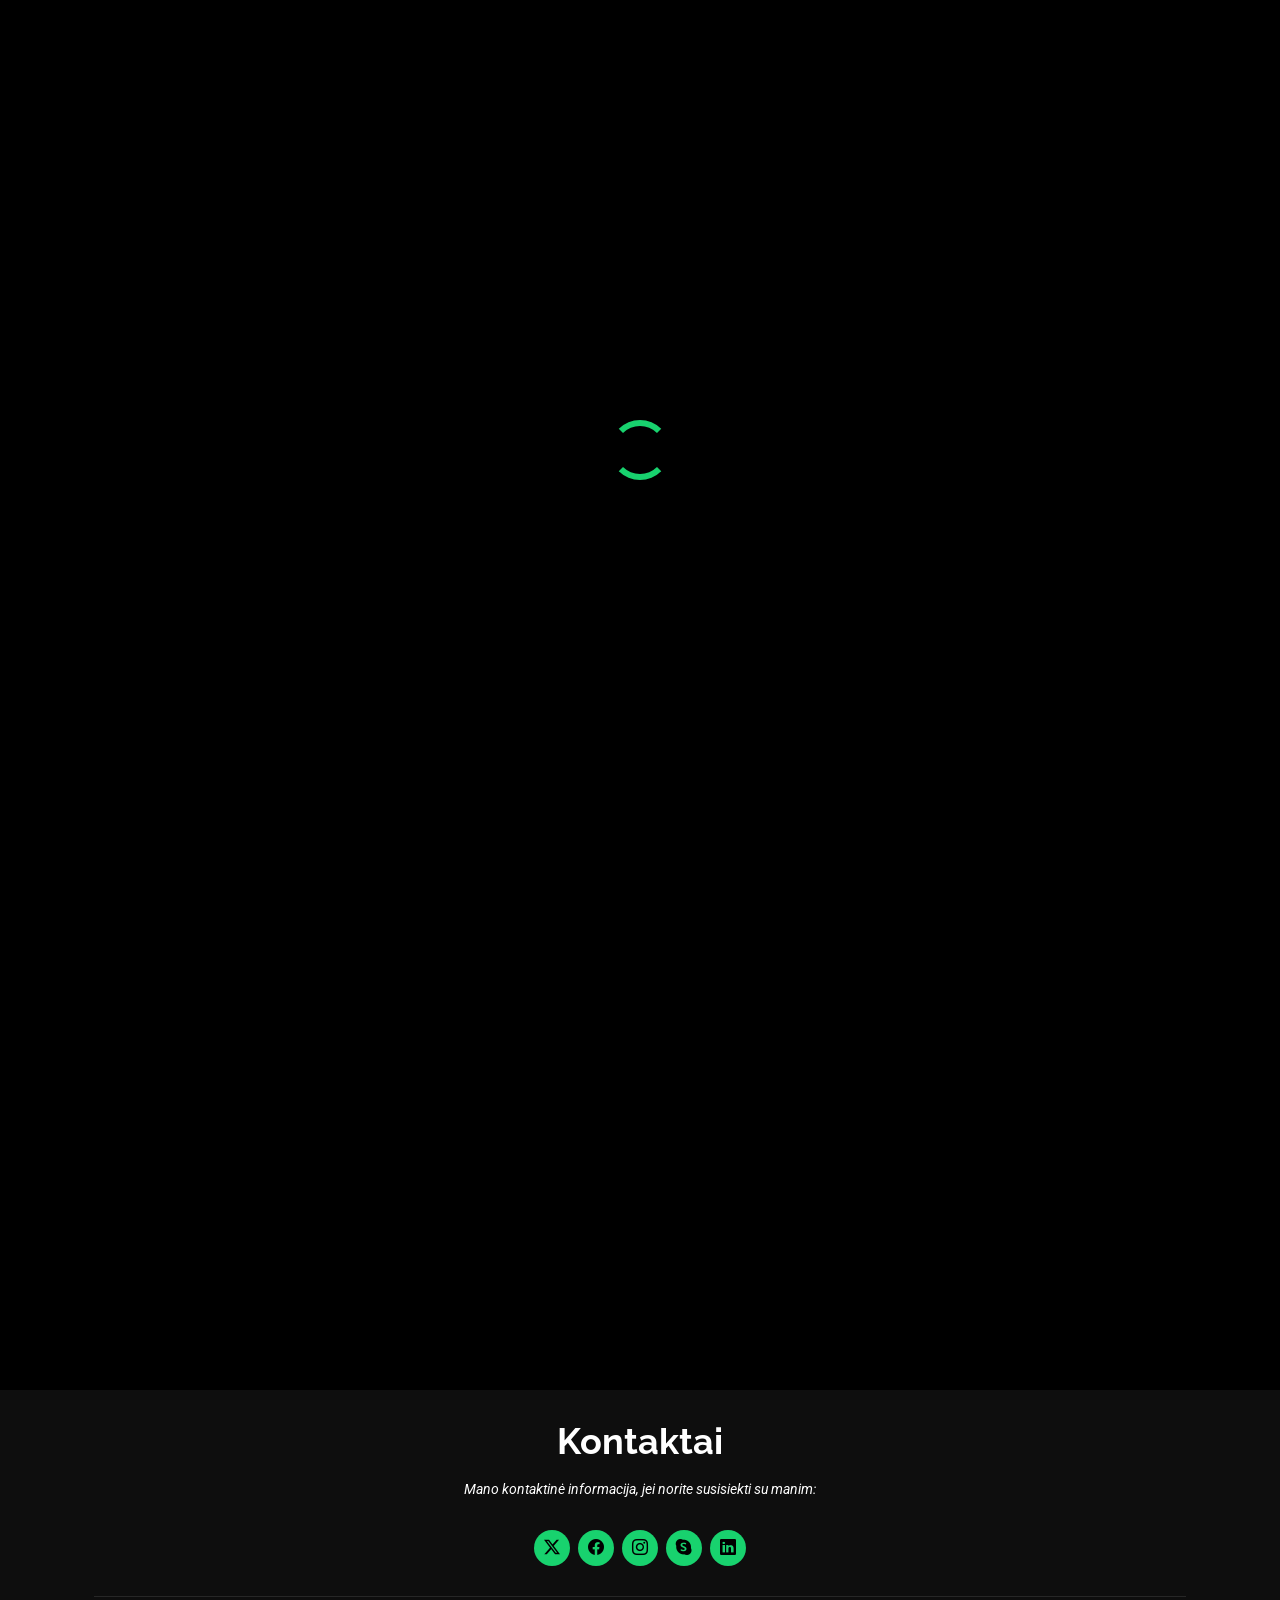
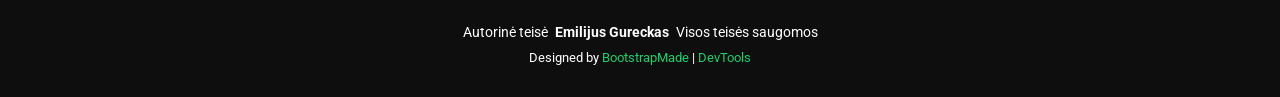
==== about.html @ 365409ee "emilijusgu.github.io" ====
<!DOCTYPE html>
<html lang="en">

<head>
  <meta charset="utf-8">
  <meta content="width=device-width, initial-scale=1.0" name="viewport">
  <title>Mano CV</title>
  <meta name="author" content="Emilijus Gureckas">
  <meta name="description" content="Mano CV puslapis.">
  <meta name="keywords" content="">

  <!-- Favicons -->
  <link href="assets/img/favicon.png" rel="icon">
  <link href="assets/img/apple-touch-icon.png" rel="apple-touch-icon">

  <!-- Fonts -->
  <link href="https://fonts.googleapis.com" rel="preconnect">
  <link href="https://fonts.gstatic.com" rel="preconnect" crossorigin>
  <link href="https://fonts.googleapis.com/css2?family=Roboto:ital,wght@0,100;0,300;0,400;0,500;0,700;0,900;1,100;1,300;1,400;1,500;1,700;1,900&family=Poppins:ital,wght@0,100;0,200;0,300;0,400;0,500;0,600;0,700;0,800;0,900;1,100;1,200;1,300;1,400;1,500;1,600;1,700;1,800;1,900&family=Raleway:ital,wght@0,100;0,200;0,300;0,400;0,500;0,600;0,700;0,800;0,900;1,100;1,200;1,300;1,400;1,500;1,600;1,700;1,800;1,900&display=swap" rel="stylesheet">

  <!-- Vendor CSS Files -->
  <link href="assets/vendor/bootstrap/css/bootstrap.min.css" rel="stylesheet">
  <link href="assets/vendor/bootstrap-icons/bootstrap-icons.css" rel="stylesheet">
  <link href="assets/vendor/aos/aos.css" rel="stylesheet">
  <link href="assets/vendor/swiper/swiper-bundle.min.css" rel="stylesheet">
  <link href="assets/vendor/glightbox/css/glightbox.min.css" rel="stylesheet">

  <!-- Main CSS File -->
  <link href="assets/css/main.css" rel="stylesheet">

  <!-- =======================================================
  * Template Name: Personal
  * Template URL: https://bootstrapmade.com/personal-free-resume-bootstrap-template/
  * Updated: Mar 05 2025 with Bootstrap v5.3.3
  * Author: BootstrapMade.com
  * License: https://bootstrapmade.com/license/
  ======================================================== -->
</head>

<body class="about-page">

  <header id="header" class="header d-flex align-items-center fixed-top">
    <div class="container-fluid container-xl position-relative d-flex align-items-center justify-content-between">

      <a href="index.html" class="logo d-flex align-items-center">
        <!-- Uncomment the line below if you also wish to use an image logo -->
        <!-- <img src="assets/img/logo.webp" alt=""> -->
        <h1 class="sitename">Emilijus Gureckas</h1>
      </a>

      <nav id="navmenu" class="navmenu">
        <ul>
          <li><a href="index.html">Pagrindinis</a></li>
          <li><a href="about.html" class="active">Apie</a></li>
          <li><a href="resume.html">Patirtis</a></li>
          <li><a href="services.html">Paslaugos</a></li>
          <li><a href="portfolio.html">Portfelis</a></li>
          <li><a href="contact.html">Kontaktai</a></li>
        </ul>
        <i class="mobile-nav-toggle d-xl-none bi bi-list"></i>
      </nav>

    </div>
  </header>

  <main class="main">

    <!-- Page Title -->
    <div class="page-title" data-aos="fade">
      <div class="heading">
        <div class="container">
          <div class="row d-flex justify-content-center text-center">
            <div class="col-lg-8">
              <h1>Apie</h1>
            </div>
          </div>
        </div>
      </div>
      <nav class="breadcrumbs">
        <div class="container">
          <ol>
            <li><a href="index.html">Pagrindinis</a></li>
            <li class="current">Apie</li>
          </ol>
        </div>
      </nav>
    </div><!-- End Page Title -->

    <!-- About Section -->
    <section id="about" class="about section">

      <div class="container" data-aos="fade-up" data-aos-delay="100">

        <div class="row gy-4 justify-content-center">
          <div class="col-lg-4">
            <img src="assets/img/profile-img.jpg" class="img-fluid" alt="">
          </div>
          <div class="col-lg-8 content">
            <h2>Kibernetinis saugumas ir ryšių technologijos</h2>
            <p class="fst-italic py-3">
              Esu kibernetinio saugumo ir ryšių technologijų ekspertas, turintis patirties tinklų saugumo, informacijos apsaugos ir kibernetinės gynybos srityse. Mano tikslas yra užtikrinti, kad skaitmeninė aplinka būtų saugi ir patikima. Taip pat turiu patirties dirbant su įvairiomis saugumo priemonėmis ir technologijomis, įskaitant ugniasienes, antivirusines programas, šifravimo metodus ir tinklų stebėjimo sistemas. Esu pasiruošęs prisidėti prie inovatyvių projektų ir spręsti sudėtingas saugumo problemas.
            </p>
            <div class="row">
              <div class="col-lg-6">
                <ul>
                  <li><i class="bi bi-chevron-right"></i> <strong>Gimtadienis:</strong> <span>22 March 2006</span></li>
                  <li><i class="bi bi-chevron-right"></i> <strong>Tinklapis:</strong> <span>emilijusgu.github.io</span></li>
                  <li><i class="bi bi-chevron-right"></i> <strong>Telefonas:</strong> <span>+370 600 00000</span></li>
                  <li><i class="bi bi-chevron-right"></i> <strong>Miestas:</strong> <span>Vilnius, Lietuva</span></li>
                </ul>
              </div>
              <div class="col-lg-6">
                <ul>
                  <li><i class="bi bi-chevron-right"></i> <strong>Amžius:</strong> <span>20</span></li>
                  <li><i class="bi bi-chevron-right"></i> <strong>Išsilavinimas:</strong> <span>Bakalauras</span></li>
                  <li><i class="bi bi-chevron-right"></i> <strong>Paštas:</strong> <span>emilijusgu@gmail.com</span></li>
                </ul>
              </div>
            </div>
            <p class="py-3">
              Baigęs kibernetinio saugumo ir ryšių technologijų studijas, įgijau žinių apie tinklų saugumą, informacijos apsaugą ir kibernetinę gynybą. Esu pasiruošęs prisidėti prie inovatyvių projektų ir spręsti sudėtingas saugumo problemas.
            </p>
          </div>
        </div>

      </div>

    </section><!-- /About Section -->

    <!-- Skills Section -->
    <section id="skills" class="skills section">

      <!-- Section Title -->
      <div class="container section-title" data-aos="fade-up">
        <h2>Įgūdžiai</h2>
        <div><span>Mano</span> <span class="description-title">Įgūdžiai</span></div>
      </div><!-- End Section Title -->

      <div class="container" data-aos="fade-up" data-aos-delay="100">

        <div class="row skills-content skills-animation">

          <div class="col-lg-6">

            <div class="progress">
              <span class="skill"><span>VS CODE</span> <i class="val">100%</i></span>
              <div class="progress-bar-wrap">
                <div class="progress-bar" role="progressbar" aria-valuenow="100" aria-valuemin="0" aria-valuemax="100"></div>
              </div>
            </div><!-- End Skills Item -->

            <div class="progress">
              <span class="skill"><span>MATLAB</span> <i class="val">50%</i></span>
              <div class="progress-bar-wrap">
                <div class="progress-bar" role="progressbar" aria-valuenow="50" aria-valuemin="0" aria-valuemax="100"></div>
              </div>
            </div><!-- End Skills Item -->

            <div class="progress">
              <span class="skill"><span>C++</span> <i class="val">60%</i></span>
              <div class="progress-bar-wrap">
                <div class="progress-bar" role="progressbar" aria-valuenow="60" aria-valuemin="0" aria-valuemax="100"></div>
              </div>
            </div><!-- End Skills Item -->

          </div>

          <div class="col-lg-6">

            <div class="progress">
              <span class="skill"><span>PYTHON</span> <i class="val">80%</i></span>
              <div class="progress-bar-wrap">
                <div class="progress-bar" role="progressbar" aria-valuenow="80" aria-valuemin="0" aria-valuemax="100"></div>
              </div>
            </div><!-- End Skills Item -->

            <div class="progress">
              <span class="skill"><span>HTML</span> <i class="val">90%</i></span>
              <div class="progress-bar-wrap">
                <div class="progress-bar" role="progressbar" aria-valuenow="90" aria-valuemin="0" aria-valuemax="100"></div>
              </div>
            </div><!-- End Skills Item -->

            <div class="progress">
              <span class="skill"><span>CSS</span> <i class="val">55%</i></span>
              <div class="progress-bar-wrap">
                <div class="progress-bar" role="progressbar" aria-valuenow="55" aria-valuemin="0" aria-valuemax="100"></div>
              </div>
            </div><!-- End Skills Item -->

          </div>

        </div>

      </div>

    </section><!-- /Skills Section -->

  </main>

  <footer id="footer" class="footer dark-background">
    <div class="container">
      <h3 class="sitename">Kontaktai</h3>
      <p>Mano kontaktinė informacija, jei norite susisiekti su manim:</p>
      <div class="social-links d-flex justify-content-center">
        <a href=""><i class="bi bi-twitter-x"></i></a>
        <a href=""><i class="bi bi-facebook"></i></a>
        <a href=""><i class="bi bi-instagram"></i></a>
        <a href=""><i class="bi bi-skype"></i></a>
        <a href=""><i class="bi bi-linkedin"></i></a>
      </div>
      <div class="container">
        <div class="copyright">
          <span>Autorinė teisė</span> <strong class="px-1 sitename">Emilijus Gureckas</strong> <span>Visos teisės saugomos</span>
        </div>
        <div class="credits">
          <!-- All the links in the footer should remain intact. -->
          <!-- You can delete the links only if you've purchased the pro version. -->
          <!-- Licensing information: https://bootstrapmade.com/license/ -->
          <!-- Purchase the pro version with working PHP/AJAX contact form: [buy-url] -->
          Designed by <a href="https://bootstrapmade.com/">BootstrapMade</a> | <a href="https://bootstrapmade.com/tools/">DevTools</a>
        </div>
      </div>
    </div>
  </footer>

  <!-- Scroll Top -->
  <a href="#" id="scroll-top" class="scroll-top d-flex align-items-center justify-content-center"><i class="bi bi-arrow-up-short"></i></a>

  <!-- Preloader -->
  <div id="preloader"></div>

  <!-- Vendor JS Files -->
  <script src="assets/vendor/bootstrap/js/bootstrap.bundle.min.js"></script>
  <script src="assets/vendor/php-email-form/validate.js"></script>
  <script src="assets/vendor/aos/aos.js"></script>
  <script src="assets/vendor/typed.js/typed.umd.js"></script>
  <script src="assets/vendor/purecounter/purecounter_vanilla.js"></script>
  <script src="assets/vendor/waypoints/noframework.waypoints.js"></script>
  <script src="assets/vendor/swiper/swiper-bundle.min.js"></script>
  <script src="assets/vendor/glightbox/js/glightbox.min.js"></script>
  <script src="assets/vendor/imagesloaded/imagesloaded.pkgd.min.js"></script>
  <script src="assets/vendor/isotope-layout/isotope.pkgd.min.js"></script>

  <!-- Main JS File -->
  <script src="assets/js/main.js"></script>

</body>

</html>
---- assets/css/main.css ----
/**
* Template Name: Personal
* Template URL: https://bootstrapmade.com/personal-free-resume-bootstrap-template/
* Updated: Mar 05 2025 with Bootstrap v5.3.3
* Author: BootstrapMade.com
* License: https://bootstrapmade.com/license/
*/

/*--------------------------------------------------------------
# Font & Color Variables
# Help: https://bootstrapmade.com/color-system/
--------------------------------------------------------------*/
/* Fonts */
:root {
  --default-font: "Roboto",  system-ui, -apple-system, "Segoe UI", Roboto, "Helvetica Neue", Arial, "Noto Sans", "Liberation Sans", sans-serif, "Apple Color Emoji", "Segoe UI Emoji", "Segoe UI Symbol", "Noto Color Emoji";
  --heading-font: "Raleway",  sans-serif;
  --nav-font: "Poppins",  sans-serif;
}

/* Global Colors - The following color variables are used throughout the website. Updating them here will change the color scheme of the entire website */
:root { 
  --background-color: #000000; /* Background color for the entire website, including individual sections */
  --default-color: #fafafa; /* Default color used for the majority of the text content across the entire website */
  --heading-color: #ffffff; /* Color for headings, subheadings and title throughout the website */
  --accent-color: #18d26e; /* Accent color that represents your brand on the website. It's used for buttons, links, and other elements that need to stand out */
  --surface-color: #1a1a1a; /* The surface color is used as a background of boxed elements within sections, such as cards, icon boxes, or other elements that require a visual separation from the global background. */
  --contrast-color: #000000; /* Contrast color for text, ensuring readability against backgrounds of accent, heading, or default colors. */
}

/* Nav Menu Colors - The following color variables are used specifically for the navigation menu. They are separate from the global colors to allow for more customization options */
:root {
  --nav-color: #fafafa;  /* The default color of the main navmenu links */
  --nav-hover-color: #18d26e; /* Applied to main navmenu links when they are hovered over or active */
  --nav-mobile-background-color: #1a1a1a; /* Used as the background color for mobile navigation menu */
  --nav-dropdown-background-color: #1a1a1a; /* Used as the background color for dropdown items that appear when hovering over primary navigation items */
  --nav-dropdown-color: #fafafa; /* Used for navigation links of the dropdown items in the navigation menu. */
  --nav-dropdown-hover-color: #18d26e; /* Similar to --nav-hover-color, this color is applied to dropdown navigation links when they are hovered over. */
}

/* Color Presets - These classes override global colors when applied to any section or element, providing reuse of the sam color scheme. */

.light-background {
  --background-color: #1a1a1a;
  --surface-color: #343434;
}

.dark-background {
  --background-color: rgba(15, 15, 15, 0.975);
  --default-color: #ffffff;
  --heading-color: #ffffff;
  --surface-color: #292929f9;
  --contrast-color: #000000;
}

/* Smooth scroll */
:root {
  scroll-behavior: smooth;
}

/*--------------------------------------------------------------
# General Styling & Shared Classes
--------------------------------------------------------------*/
body {
  color: var(--default-color);
  background-color: var(--background-color);
  font-family: var(--default-font);
}

a {
  color: var(--accent-color);
  text-decoration: none;
  transition: 0.3s;
}

a:hover {
  color: color-mix(in srgb, var(--accent-color), transparent 25%);
  text-decoration: none;
}

h1,
h2,
h3,
h4,
h5,
h6 {
  color: var(--heading-color);
  font-family: var(--heading-font);
}

/* PHP Email Form Messages
------------------------------*/
.php-email-form .error-message {
  display: none;
  background: #df1529;
  color: #ffffff;
  text-align: left;
  padding: 15px;
  margin-bottom: 24px;
  font-weight: 600;
}

.php-email-form .sent-message {
  display: none;
  color: #ffffff;
  background: #059652;
  text-align: center;
  padding: 15px;
  margin-bottom: 24px;
  font-weight: 600;
}

.php-email-form .loading {
  display: none;
  background: var(--surface-color);
  text-align: center;
  padding: 15px;
  margin-bottom: 24px;
}

.php-email-form .loading:before {
  content: "";
  display: inline-block;
  border-radius: 50%;
  width: 24px;
  height: 24px;
  margin: 0 10px -6px 0;
  border: 3px solid var(--accent-color);
  border-top-color: var(--surface-color);
  animation: php-email-form-loading 1s linear infinite;
}

@keyframes php-email-form-loading {
  0% {
    transform: rotate(0deg);
  }

  100% {
    transform: rotate(360deg);
  }
}

/*--------------------------------------------------------------
# Global Header
--------------------------------------------------------------*/
.header {
  --background-color: rgba(0, 0, 0, 0);
  color: var(--default-color);
  background-color: var(--background-color);
  padding: 15px 0;
  transition: all 0.5s;
  z-index: 997;
}

.header .logo {
  line-height: 1;
}

.header .logo img {
  max-height: 32px;
  margin-right: 8px;
}

.header .logo h1 {
  font-size: 30px;
  margin: 0;
  font-weight: 700;
  color: var(--heading-color);
}

.scrolled .header {
  box-shadow: 0px 0 18px rgba(0, 0, 0, 0.1);
}

/* Global Header on Scroll
------------------------------*/
.scrolled .header {
  --background-color: rgba(0, 0, 0, 0.8);
}

/*--------------------------------------------------------------
# Navigation Menu
--------------------------------------------------------------*/
/* Desktop Navigation */
@media (min-width: 1200px) {
  .navmenu {
    padding: 0;
  }

  .navmenu ul {
    margin: 0;
    padding: 0;
    display: flex;
    list-style: none;
    align-items: center;
  }

  .navmenu li {
    position: relative;
  }

  .navmenu>ul>li {
    white-space: nowrap;
    padding: 15px 14px;
  }

  .navmenu>ul>li:last-child {
    padding-right: 0;
  }

  .navmenu a,
  .navmenu a:focus {
    color: var(--nav-color);
    font-size: 15px;
    padding: 0 2px;
    font-family: var(--nav-font);
    font-weight: 400;
    display: flex;
    align-items: center;
    justify-content: space-between;
    white-space: nowrap;
    transition: 0.3s;
    position: relative;
  }

  .navmenu a i,
  .navmenu a:focus i {
    font-size: 12px;
    line-height: 0;
    margin-left: 5px;
    transition: 0.3s;
  }

  .navmenu>ul>li>a:before {
    content: "";
    position: absolute;
    height: 2px;
    bottom: -6px;
    left: 0;
    background-color: var(--nav-hover-color);
    visibility: hidden;
    width: 0px;
    transition: all 0.3s ease-in-out 0s;
  }

  .navmenu a:hover:before,
  .navmenu li:hover>a:before,
  .navmenu .active:before {
    visibility: visible;
    width: 25px;
  }

  .navmenu li:hover>a,
  .navmenu .active,
  .navmenu .active:focus {
    color: var(--nav-hover-color);
  }

  .navmenu .dropdown ul {
    margin: 0;
    padding: 10px 0;
    background: var(--nav-dropdown-background-color);
    display: block;
    position: absolute;
    visibility: hidden;
    left: 14px;
    top: 130%;
    opacity: 0;
    transition: 0.3s;
    border-radius: 4px;
    z-index: 99;
    box-shadow: 0px 0px 30px rgba(0, 0, 0, 0.1);
  }

  .navmenu .dropdown ul li {
    min-width: 200px;
  }

  .navmenu .dropdown ul a {
    padding: 10px 20px;
    font-size: 15px;
    text-transform: none;
    color: var(--nav-dropdown-color);
  }

  .navmenu .dropdown ul a i {
    font-size: 12px;
  }

  .navmenu .dropdown ul a:hover,
  .navmenu .dropdown ul .active:hover,
  .navmenu .dropdown ul li:hover>a {
    color: var(--nav-dropdown-hover-color);
  }

  .navmenu .dropdown:hover>ul {
    opacity: 1;
    top: 100%;
    visibility: visible;
  }

  .navmenu .dropdown .dropdown ul {
    top: 0;
    left: -90%;
    visibility: hidden;
  }

  .navmenu .dropdown .dropdown:hover>ul {
    opacity: 1;
    top: 0;
    left: -100%;
    visibility: visible;
  }
}

/* Mobile Navigation */
@media (max-width: 1199px) {
  .mobile-nav-toggle {
    color: var(--nav-color);
    font-size: 28px;
    line-height: 0;
    margin-right: 10px;
    cursor: pointer;
    transition: color 0.3s;
  }

  .navmenu {
    padding: 0;
    z-index: 9997;
  }

  .navmenu ul {
    display: none;
    list-style: none;
    position: absolute;
    inset: 60px 20px 20px 20px;
    padding: 10px 0;
    margin: 0;
    border-radius: 6px;
    background-color: var(--nav-mobile-background-color);
    border: 1px solid color-mix(in srgb, var(--default-color), transparent 90%);
    box-shadow: none;
    overflow-y: auto;
    transition: 0.3s;
    z-index: 9998;
  }

  .navmenu a,
  .navmenu a:focus {
    color: var(--nav-dropdown-color);
    padding: 10px 20px;
    font-family: var(--nav-font);
    font-size: 17px;
    font-weight: 500;
    display: flex;
    align-items: center;
    justify-content: space-between;
    white-space: nowrap;
    transition: 0.3s;
  }

  .navmenu a i,
  .navmenu a:focus i {
    font-size: 12px;
    line-height: 0;
    margin-left: 5px;
    width: 30px;
    height: 30px;
    display: flex;
    align-items: center;
    justify-content: center;
    border-radius: 50%;
    transition: 0.3s;
    background-color: color-mix(in srgb, var(--accent-color), transparent 90%);
  }

  .navmenu a i:hover,
  .navmenu a:focus i:hover {
    background-color: var(--accent-color);
    color: var(--contrast-color);
  }

  .navmenu a:hover,
  .navmenu .active,
  .navmenu .active:focus {
    color: var(--nav-dropdown-hover-color);
  }

  .navmenu .active i,
  .navmenu .active:focus i {
    background-color: var(--accent-color);
    color: var(--contrast-color);
    transform: rotate(180deg);
  }

  .navmenu .dropdown ul {
    position: static;
    display: none;
    z-index: 99;
    padding: 10px 0;
    margin: 10px 20px;
    background-color: var(--nav-dropdown-background-color);
    transition: all 0.5s ease-in-out;
  }

  .navmenu .dropdown ul ul {
    background-color: rgba(33, 37, 41, 0.1);
  }

  .navmenu .dropdown>.dropdown-active {
    display: block;
    background-color: rgba(33, 37, 41, 0.03);
  }

  .mobile-nav-active {
    overflow: hidden;
  }

  .mobile-nav-active .mobile-nav-toggle {
    color: #fff;
    position: absolute;
    font-size: 32px;
    top: 15px;
    right: 15px;
    margin-right: 0;
    z-index: 9999;
  }

  .mobile-nav-active .navmenu {
    position: fixed;
    overflow: hidden;
    inset: 0;
    background: rgba(33, 37, 41, 0.8);
    transition: 0.3s;
  }

  .mobile-nav-active .navmenu>ul {
    display: block;
  }
}

/*--------------------------------------------------------------
# Global Footer
--------------------------------------------------------------*/
.footer {
  color: var(--default-color);
  background-color: var(--background-color);
  font-size: 14px;
  text-align: center;
  padding: 30px 0;
  position: relative;
}

.footer h3 {
  font-size: 36px;
  font-weight: 700;
  position: relative;
  padding: 0;
  margin: 0 0 15px 0;
}

.footer p {
  font-size: 15;
  font-style: italic;
  padding: 0;
  margin: 0 0 30px 0;
}

.footer .social-links {
  margin: 0 0 30px 0;
}

.footer .social-links a {
  font-size: 16px;
  display: flex;
  align-items: center;
  justify-content: center;
  background: var(--accent-color);
  color: var(--contrast-color);
  line-height: 1;
  margin: 0 4px;
  border-radius: 50%;
  text-align: center;
  width: 36px;
  height: 36px;
  transition: 0.3s;
}

.footer .social-links a:hover {
  background: color-mix(in srgb, var(--accent-color), transparent 20%);
  text-decoration: none;
}

.footer .copyright {
  padding-top: 25px;
  border-top: 1px solid color-mix(in srgb, var(--default-color), transparent 90%);
}

.footer .credits {
  font-size: 13px;
  padding-top: 5px;
}

/*--------------------------------------------------------------
# Preloader
--------------------------------------------------------------*/
#preloader {
  position: fixed;
  inset: 0;
  z-index: 999999;
  overflow: hidden;
  background: var(--background-color);
  transition: all 0.6s ease-out;
}

#preloader:before {
  content: "";
  position: fixed;
  top: calc(50% - 30px);
  left: calc(50% - 30px);
  border: 6px solid #ffffff;
  border-color: var(--accent-color) transparent var(--accent-color) transparent;
  border-radius: 50%;
  width: 60px;
  height: 60px;
  animation: animate-preloader 1.5s linear infinite;
}

@keyframes animate-preloader {
  0% {
    transform: rotate(0deg);
  }

  100% {
    transform: rotate(360deg);
  }
}

/*--------------------------------------------------------------
# Scroll Top Button
--------------------------------------------------------------*/
.scroll-top {
  position: fixed;
  visibility: hidden;
  opacity: 0;
  right: 15px;
  bottom: -15px;
  z-index: 99999;
  background-color: var(--accent-color);
  width: 44px;
  height: 44px;
  border-radius: 50px;
  transition: all 0.4s;
}

.scroll-top i {
  font-size: 24px;
  color: var(--contrast-color);
  line-height: 0;
}

.scroll-top:hover {
  background-color: color-mix(in srgb, var(--accent-color), transparent 20%);
  color: var(--contrast-color);
}

.scroll-top.active {
  visibility: visible;
  opacity: 1;
  bottom: 15px;
}

/*--------------------------------------------------------------
# Disable aos animation delay on mobile devices
--------------------------------------------------------------*/
@media screen and (max-width: 768px) {
  [data-aos-delay] {
    transition-delay: 0 !important;
  }
}

/*--------------------------------------------------------------
# Global Page Titles & Breadcrumbs
--------------------------------------------------------------*/
.page-title {
  color: var(--default-color);
  background-color: var(--background-color);
  position: relative;
}

.page-title .heading {
  padding: 160px 0 80px 0;
  border-top: 1px solid color-mix(in srgb, var(--default-color), transparent 90%);
}

.page-title .heading h1 {
  font-size: 38px;
  font-weight: 700;
}

.page-title nav {
  background-color: color-mix(in srgb, var(--default-color), transparent 90%);
  padding: 20px 0;
}

.page-title nav ol {
  display: flex;
  flex-wrap: wrap;
  list-style: none;
  margin: 0;
  font-size: 16px;
  font-weight: 600;
}

.page-title nav ol li+li {
  padding-left: 10px;
}

.page-title nav ol li+li::before {
  content: "/";
  display: inline-block;
  padding-right: 10px;
  color: color-mix(in srgb, var(--default-color), transparent 70%);
}

/*--------------------------------------------------------------
# Global Sections
--------------------------------------------------------------*/
section,
.section {
  color: var(--default-color);
  background-color: var(--background-color);
  padding: 60px 0;
  scroll-margin-top: 100px;
  overflow: clip;
}

@media (max-width: 1199px) {

  section,
  .section {
    scroll-margin-top: 66px;
  }
}

/*--------------------------------------------------------------
# Global Section Titles
--------------------------------------------------------------*/
.section-title {
  padding-bottom: 60px;
  position: relative;
}

.section-title h2 {
  font-size: 14px;
  font-weight: 500;
  padding: 0;
  line-height: 1px;
  margin: 0;
  letter-spacing: 1.5px;
  text-transform: uppercase;
  color: color-mix(in srgb, var(--default-color), transparent 50%);
  position: relative;
}

.section-title h2::after {
  content: "";
  width: 120px;
  height: 1px;
  display: inline-block;
  background: var(--accent-color);
  margin: 4px 10px;
}

.section-title div {
  color: var(--heading-color);
  margin: 0;
  margin: 0;
  font-size: 28px;
  font-weight: 700;
  text-transform: uppercase;
  font-family: var(--heading-font);
}

/*--------------------------------------------------------------
# Hero Section
--------------------------------------------------------------*/
.hero {
  width: 100%;
  min-height: 100vh;
  position: relative;
  padding: 80px 0;
  display: flex;
  align-items: center;
  justify-content: center;
}

.hero img {
  position: absolute;
  inset: 0;
  display: block;
  width: 100%;
  height: 100%;
  object-fit: cover;
  z-index: 1;
}

.hero .container {
  position: relative;
  z-index: 3;
}

.hero h2 {
  margin: 0;
  font-size: 64px;
  font-weight: 700;
}

.hero p {
  margin: 5px 0 0 0;
  font-size: 26px;
}

.hero p span {
  letter-spacing: 1px;
  border-bottom: 2px solid var(--accent-color);
}

.hero .social-links {
  margin-top: 25px;
}

.hero .social-links a {
  background-color: color-mix(in srgb, var(--default-color), transparent 90%);
  color: var(--default-color);
  font-size: 14px;
  width: 40px;
  height: 40px;
  border-radius: 50px;
  display: inline-flex;
  align-items: center;
  justify-content: center;
  margin-right: 20px;
  transition: 0.3s;
}

.hero .social-links a:hover {
  background-color: var(--accent-color);
}

@media (max-width: 768px) {
  .hero h2 {
    font-size: 32px;
  }

  .hero p {
    font-size: 20px;
  }
}

/*--------------------------------------------------------------
# About Section
--------------------------------------------------------------*/
.about .content h2 {
  font-weight: 700;
  font-size: 24px;
}

.about .content ul {
  list-style: none;
  padding: 0;
}

.about .content ul li {
  margin-bottom: 20px;
  display: flex;
  align-items: center;
}

.about .content ul strong {
  margin-right: 10px;
}

.about .content ul i {
  font-size: 16px;
  margin-right: 5px;
  color: var(--accent-color);
  line-height: 0;
}

/*--------------------------------------------------------------
# Stats Section
--------------------------------------------------------------*/
.stats i {
  background-color: var(--surface-color);
  color: var(--accent-color);
  box-shadow: 0px 2px 25px rgba(0, 0, 0, 0.1);
  width: 54px;
  height: 54px;
  font-size: 24px;
  border-radius: 50px;
  border: 2px solid var(--background-color);
  display: inline-flex;
  align-items: center;
  justify-content: center;
  position: relative;
  z-index: 1;
}

.stats .stats-item {
  background-color: var(--surface-color);
  margin-top: -27px;
  padding: 30px 30px 25px 30px;
  width: 100%;
  position: relative;
  text-align: center;
  box-shadow: 0px 2px 35px rgba(0, 0, 0, 0.1);
  border-radius: 4px;
  z-index: 0;
}

.stats .stats-item span {
  font-size: 36px;
  display: block;
  font-weight: 700;
  color: color-mix(in srgb, var(--default-color), transparent 20%);
}

.stats .stats-item p {
  padding: 0;
  margin: 0;
  font-family: var(--heading-font);
  font-size: 16px;
}

/*--------------------------------------------------------------
# Skills Section
--------------------------------------------------------------*/
.skills .progress {
  height: 60px;
  display: block;
  background: none;
  border-radius: 0;
}

.skills .progress .skill {
  color: var(--heading-color);
  padding: 0;
  margin: 0 0 6px 0;
  text-transform: uppercase;
  display: block;
  font-weight: 600;
  font-family: var(--heading-font);
}

.skills .progress .skill .val {
  float: right;
  font-style: normal;
}

.skills .progress-bar-wrap {
  background: color-mix(in srgb, var(--default-color), transparent 90%);
  height: 10px;
}

.skills .progress-bar {
  width: 1px;
  height: 10px;
  transition: 0.9s;
  background-color: var(--accent-color);
}

/*--------------------------------------------------------------
# Interests Section
--------------------------------------------------------------*/
.interests .features-item {
  background-color: var(--surface-color);
  display: flex;
  align-items: center;
  padding: 20px;
  transition: 0.3s;
  border: 1px solid color-mix(in srgb, var(--default-color), transparent 90%);
  position: relative;
}

.interests .features-item i {
  font-size: 32px;
  padding-right: 10px;
  line-height: 0;
}

.interests .features-item h3 {
  font-weight: 700;
  margin: 0;
  padding: 0;
  line-height: 1;
  font-size: 16px;
}

.interests .features-item h3 a {
  color: var(--heading-color);
  transition: 0.3s;
}

.interests .features-item:hover {
  border-color: var(--accent-color);
}

.interests .features-item:hover h3 a {
  color: var(--accent-color);
}

/*--------------------------------------------------------------
# Testimonials Section
--------------------------------------------------------------*/
.testimonials .testimonials-carousel,
.testimonials .testimonials-slider {
  overflow: hidden;
}

.testimonials .testimonial-item {
  box-sizing: content-box;
  min-height: 320px;
}

.testimonials .testimonial-item .testimonial-img {
  width: 90px;
  border-radius: 50%;
  margin: -40px 0 0 40px;
  position: relative;
  z-index: 2;
  border: 6px solid var(--background-color);
}

.testimonials .testimonial-item h3 {
  font-size: 18px;
  font-weight: bold;
  margin: 10px 0 5px 45px;
}

.testimonials .testimonial-item h4 {
  font-size: 14px;
  color: color-mix(in srgb, var(--default-color), transparent 20%);
  margin: 0 0 0 45px;
}

.testimonials .testimonial-item .quote-icon-left,
.testimonials .testimonial-item .quote-icon-right {
  color: color-mix(in srgb, var(--accent-color), transparent 50%);
  font-size: 26px;
  line-height: 0;
}

.testimonials .testimonial-item .quote-icon-left {
  display: inline-block;
  left: -5px;
  position: relative;
}

.testimonials .testimonial-item .quote-icon-right {
  display: inline-block;
  right: -5px;
  position: relative;
  top: 10px;
  transform: scale(-1, -1);
}

.testimonials .testimonial-item p {
  font-style: italic;
  margin: 0 15px 0 15px;
  padding: 20px 20px 60px 20px;
  background: var(--surface-color);
  border-radius: 6px;
  position: relative;
  z-index: 1;
}

.testimonials .swiper-wrapper {
  height: auto;
}

.testimonials .swiper-pagination {
  margin-top: 20px;
  position: relative;
}

.testimonials .swiper-pagination .swiper-pagination-bullet {
  width: 12px;
  height: 12px;
  background-color: var(--background-color);
  opacity: 1;
  border: 1px solid var(--accent-color);
}

.testimonials .swiper-pagination .swiper-pagination-bullet-active {
  background-color: var(--accent-color);
}

/*--------------------------------------------------------------
# Resume Section
--------------------------------------------------------------*/
.resume .resume-title {
  color: var(--heading-color);
  font-size: 26px;
  font-weight: 700;
  margin-top: 20px;
  margin-bottom: 20px;
}

.resume .resume-item {
  padding: 0 0 20px 20px;
  margin-top: -2px;
  border-left: 2px solid var(--accent-color);
  position: relative;
}

.resume .resume-item h4 {
  line-height: 18px;
  font-size: 18px;
  font-weight: 600;
  text-transform: uppercase;
  color: color-mix(in srgb, var(--default-color), transparent 20%);
  margin-bottom: 10px;
}

.resume .resume-item h5 {
  font-size: 16px;
  padding: 5px 15px;
  display: inline-block;
  font-weight: 600;
  margin-bottom: 10px;
}

.resume .resume-item ul {
  padding-left: 20px;
}

.resume .resume-item ul li {
  padding-bottom: 10px;
}

.resume .resume-item:last-child {
  padding-bottom: 0;
}

.resume .resume-item::before {
  content: "";
  position: absolute;
  width: 16px;
  height: 16px;
  border-radius: 50px;
  left: -9px;
  top: 0;
  background: var(--background-color);
  border: 2px solid var(--accent-color);
}

/*--------------------------------------------------------------
# Services Section
--------------------------------------------------------------*/
.services .service-item {
  background-color: var(--surface-color);
  text-align: center;
  padding: 80px 20px;
  transition: all ease-in-out 0.3s;
  height: 100%;
}

.services .service-item .icon {
  margin: 0 auto;
  width: 64px;
  height: 64px;
  background: var(--accent-color);
  border-radius: 4px;
  display: flex;
  align-items: center;
  justify-content: center;
  margin-bottom: 20px;
  transition: 0.3s;
  transform-style: preserve-3d;
}

.services .service-item .icon i {
  color: var(--contrast-color);
  font-size: 28px;
  transition: ease-in-out 0.3s;
}

.services .service-item .icon::before {
  position: absolute;
  content: "";
  left: -8px;
  top: -8px;
  height: 100%;
  width: 100%;
  background: color-mix(in srgb, var(--accent-color), transparent 80%);
  border-radius: 5px;
  transition: all 0.3s ease-out 0s;
  transform: translateZ(-1px);
}

.services .service-item h3 {
  font-weight: 700;
  margin: 10px 0 15px 0;
  font-size: 22px;
}

.services .service-item p {
  line-height: 24px;
  font-size: 14px;
  margin-bottom: 0;
}

.services .service-item:hover {
  background: var(--accent-color);
  border-color: var(--accent-color);
}

.services .service-item:hover .icon {
  background: var(--surface-color);
}

.services .service-item:hover .icon i {
  color: var(--accent-color);
}

.services .service-item:hover .icon::before {
  background: color-mix(in srgb, var(--background-color), transparent 70%);
}

.services .service-item:hover h3,
.services .service-item:hover p {
  color: var(--contrast-color);
}

/*--------------------------------------------------------------
# Service Details Section
--------------------------------------------------------------*/
.service-details .services-list {
  background-color: var(--surface-color);
  padding: 10px 30px;
  border: 1px solid color-mix(in srgb, var(--default-color), transparent 90%);
  margin-bottom: 20px;
}

.service-details .services-list a {
  display: block;
  line-height: 1;
  padding: 8px 0 8px 15px;
  border-left: 3px solid color-mix(in srgb, var(--default-color), transparent 70%);
  margin: 20px 0;
  color: color-mix(in srgb, var(--default-color), transparent 20%);
  transition: 0.3s;
}

.service-details .services-list a.active {
  color: var(--heading-color);
  font-weight: 700;
  border-color: var(--accent-color);
}

.service-details .services-list a:hover {
  border-color: var(--accent-color);
}

.service-details .services-img {
  margin-bottom: 20px;
}

.service-details h3 {
  font-size: 26px;
  font-weight: 700;
}

.service-details h4 {
  font-size: 20px;
  font-weight: 700;
}

.service-details p {
  font-size: 15px;
}

.service-details ul {
  list-style: none;
  padding: 0;
  font-size: 15px;
}

.service-details ul li {
  padding: 5px 0;
  display: flex;
  align-items: center;
}

.service-details ul i {
  font-size: 20px;
  margin-right: 8px;
  color: var(--accent-color);
}

/*--------------------------------------------------------------
# Portfolio Section
--------------------------------------------------------------*/
.portfolio .portfolio-filters {
  padding: 0;
  margin: 0 auto 20px auto;
  list-style: none;
  text-align: center;
}

.portfolio .portfolio-filters li {
  cursor: pointer;
  display: inline-block;
  padding: 0;
  font-size: 18px;
  font-weight: 500;
  margin: 0 10px;
  line-height: 1;
  margin-bottom: 5px;
  transition: all 0.3s ease-in-out;
}

.portfolio .portfolio-filters li:hover,
.portfolio .portfolio-filters li.filter-active {
  color: var(--accent-color);
}

.portfolio .portfolio-filters li:first-child {
  margin-left: 0;
}

.portfolio .portfolio-filters li:last-child {
  margin-right: 0;
}

@media (max-width: 575px) {
  .portfolio .portfolio-filters li {
    font-size: 14px;
    margin: 0 5px;
  }
}

.portfolio .portfolio-content {
  position: relative;
  overflow: hidden;
}

.portfolio .portfolio-content img {
  transition: 0.3s;
}

.portfolio .portfolio-content .portfolio-info {
  opacity: 0;
  position: absolute;
  inset: 0;
  z-index: 3;
  transition: all ease-in-out 0.3s;
  background: rgba(0, 0, 0, 0.6);
  padding: 15px;
}

.portfolio .portfolio-content .portfolio-info h4 {
  font-size: 14px;
  padding: 5px 10px;
  font-weight: 400;
  color: #ffffff;
  display: inline-block;
  background-color: var(--accent-color);
}

.portfolio .portfolio-content .portfolio-info p {
  position: absolute;
  bottom: 10px;
  text-align: center;
  display: inline-block;
  left: 0;
  right: 0;
  font-size: 16px;
  font-weight: 600;
  color: rgba(255, 255, 255, 0.8);
}

.portfolio .portfolio-content .portfolio-info .preview-link,
.portfolio .portfolio-content .portfolio-info .details-link {
  position: absolute;
  left: calc(50% - 40px);
  font-size: 26px;
  top: calc(50% - 14px);
  color: #fff;
  transition: 0.3s;
  line-height: 1.2;
}

.portfolio .portfolio-content .portfolio-info .preview-link:hover,
.portfolio .portfolio-content .portfolio-info .details-link:hover {
  color: var(--accent-color);
}

.portfolio .portfolio-content .portfolio-info .details-link {
  left: 50%;
  font-size: 34px;
  line-height: 0;
}

.portfolio .portfolio-content:hover .portfolio-info {
  opacity: 1;
}

.portfolio .portfolio-content:hover img {
  transform: scale(1.1);
}

/*--------------------------------------------------------------
# Portfolio Details Section
--------------------------------------------------------------*/
.portfolio-details .portfolio-details-slider img {
  width: 100%;
}

.portfolio-details .portfolio-details-slider .swiper-pagination {
  margin-top: 20px;
  position: relative;
}

.portfolio-details .portfolio-details-slider .swiper-pagination .swiper-pagination-bullet {
  width: 12px;
  height: 12px;
  background-color: color-mix(in srgb, var(--default-color), transparent 85%);
  opacity: 1;
}

.portfolio-details .portfolio-details-slider .swiper-pagination .swiper-pagination-bullet-active {
  background-color: var(--accent-color);
}

.portfolio-details .portfolio-info {
  background-color: var(--surface-color);
  padding: 30px;
  box-shadow: 0px 0 30px rgba(0, 0, 0, 0.1);
}

.portfolio-details .portfolio-info h3 {
  font-size: 22px;
  font-weight: 700;
  margin-bottom: 20px;
  padding-bottom: 20px;
  border-bottom: 1px solid color-mix(in srgb, var(--default-color), transparent 85%);
}

.portfolio-details .portfolio-info ul {
  list-style: none;
  padding: 0;
  font-size: 15px;
}

.portfolio-details .portfolio-info ul li+li {
  margin-top: 10px;
}

.portfolio-details .portfolio-description {
  padding-top: 30px;
}

.portfolio-details .portfolio-description h2 {
  font-size: 26px;
  font-weight: 700;
  margin-bottom: 20px;
}

.portfolio-details .portfolio-description p {
  padding: 0;
  color: color-mix(in srgb, var(--default-color), transparent 30%);
}

/*--------------------------------------------------------------
# Starter Section Section
--------------------------------------------------------------*/
.starter-section {
  /* Add your styles here */
}

/*--------------------------------------------------------------
# Contact Section
--------------------------------------------------------------*/
.contact .info-item {
  box-shadow: 0px 0px 20px rgba(0, 0, 0, 0.1);
  padding: 20px 30px;
}

.contact .info-item .icon {
  color: var(--contrast-color);
  background-color: var(--accent-color);
  width: 56px;
  height: 56px;
  font-size: 24px;
  display: flex;
  justify-content: center;
  align-items: center;
  transition: all 0.3s ease-in-out;
  border-radius: 50%;
  margin-right: 15px;
}

.contact .info-item h3 {
  font-size: 18px;
  font-weight: 700;
  margin: 0 0 2px 0;
}

.contact .info-item p {
  padding: 0;
  margin-bottom: 0;
  font-size: 14px;
}

.contact .info-item .social-links a {
  font-size: 24px;
  display: inline-block;
  line-height: 1;
  margin: 4px 6px 0 0;
  transition: 0.3s;
  color: color-mix(in srgb, var(--default-color), transparent 50%);
}

.contact .info-item .social-links a:hover {
  color: var(--accent-color);
}

.contact .php-email-form {
  box-shadow: 0px 0px 20px rgba(0, 0, 0, 0.1);
  padding: 30px;
  margin-top: 30px;
}

@media (max-width: 575px) {
  .contact .php-email-form {
    padding: 20px;
  }
}

.contact .php-email-form input[type=text],
.contact .php-email-form input[type=email],
.contact .php-email-form textarea {
  color: var(--default-color);
  background-color: color-mix(in srgb, var(--background-color), transparent 50%);
  border-color: color-mix(in srgb, var(--default-color), transparent 80%);
  font-size: 14px;
  padding: 10px 15px;
  box-shadow: none;
  border-radius: 0;
}

.contact .php-email-form input[type=text]:focus,
.contact .php-email-form input[type=email]:focus,
.contact .php-email-form textarea:focus {
  border-color: var(--accent-color);
}

.contact .php-email-form input[type=text]::placeholder,
.contact .php-email-form input[type=email]::placeholder,
.contact .php-email-form textarea::placeholder {
  color: color-mix(in srgb, var(--default-color), transparent 70%);
}

.contact .php-email-form button[type=submit] {
  color: var(--contrast-color);
  background: var(--accent-color);
  border: 0;
  padding: 10px 30px;
  transition: 0.4s;
  border-radius: 50px;
}

.contact .php-email-form button[type=submit]:hover {
  background: color-mix(in srgb, var(--accent-color), transparent 20%);
}
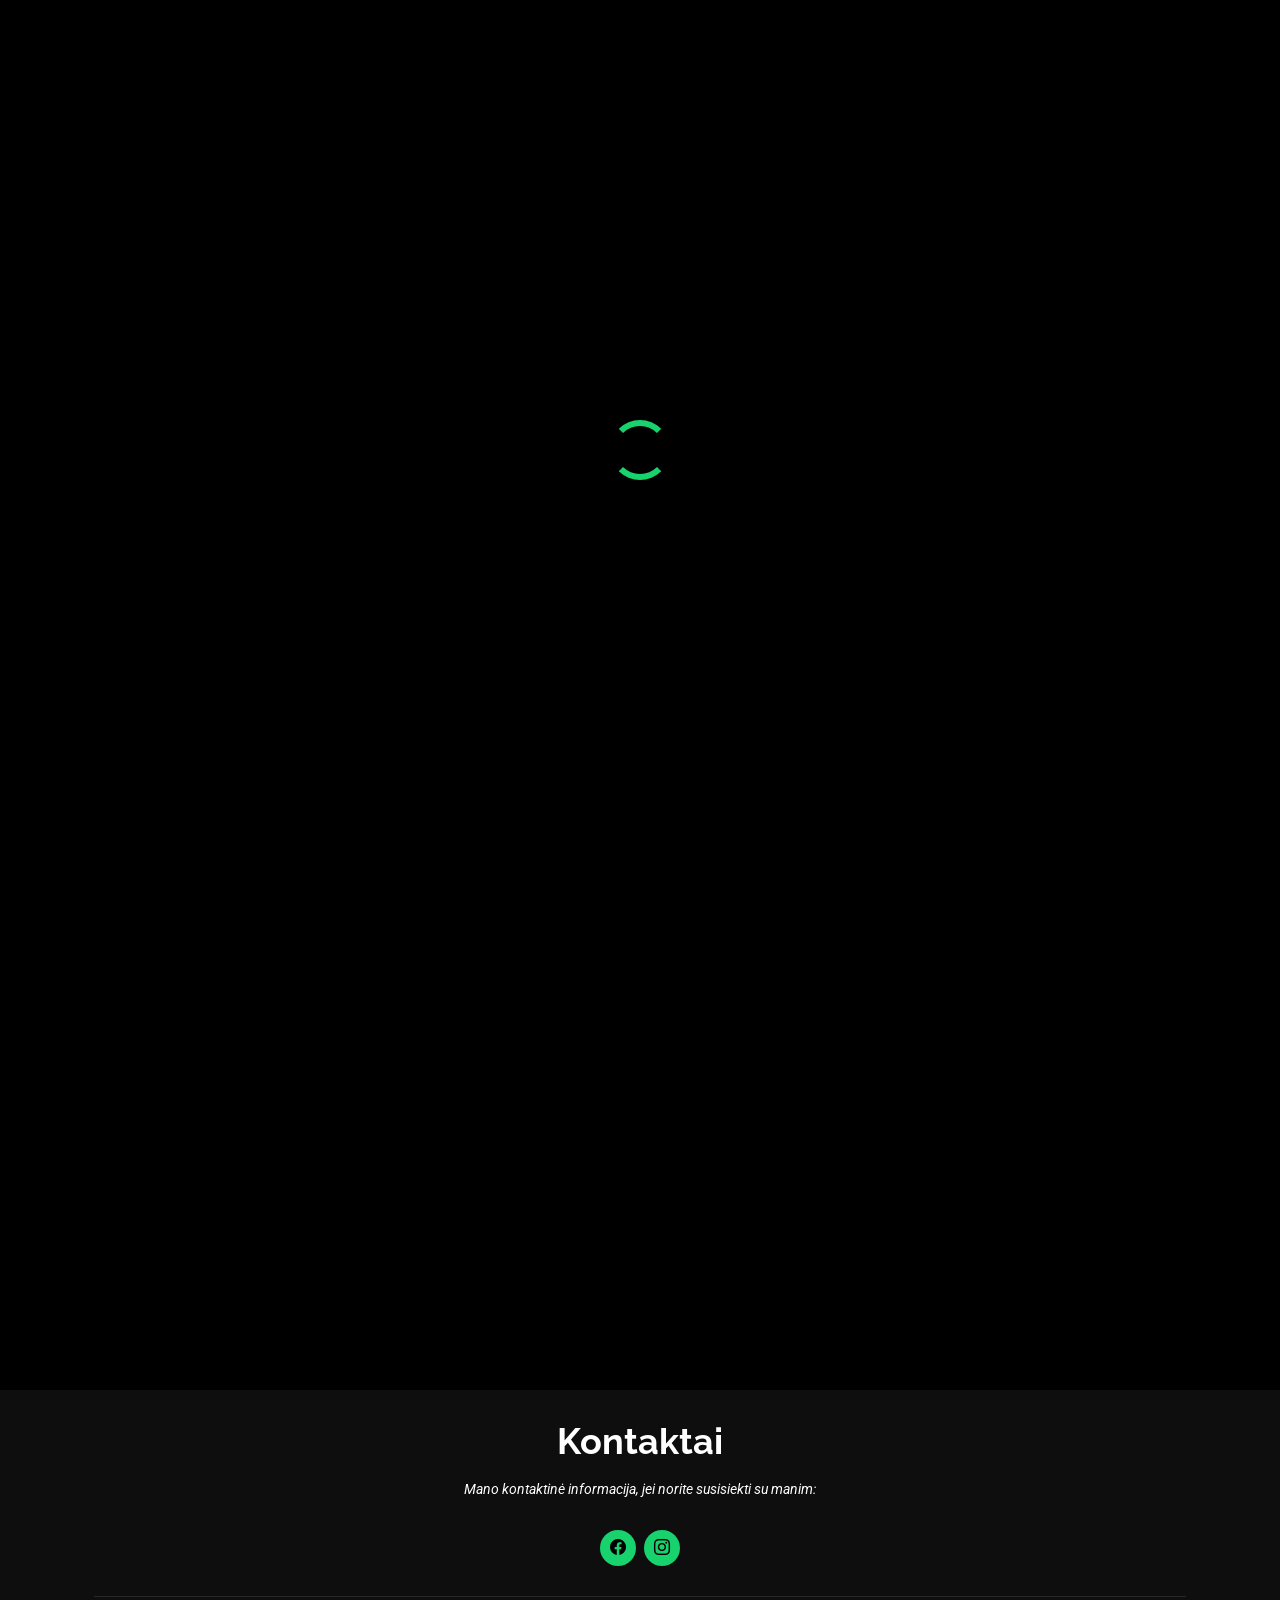
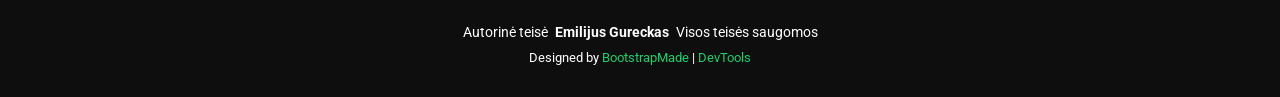
==== commit 9b2a75c7: "Pakoregavimai" ====
--- a/about.html
+++ b/about.html
@@ -1,12 +1,12 @@
 <!DOCTYPE html>
-<html lang="en">
+<html lang="lt">
 
 <head>
   <meta charset="utf-8">
   <meta content="width=device-width, initial-scale=1.0" name="viewport">
-  <title>Mano CV</title>
-  <meta name="author" content="Emilijus Gureckas">
-  <meta name="description" content="Mano CV puslapis.">
+  <title>About - Emilijus Gureckas</title>
+  <meta name="author" content="">
+  <meta name="description" content="">
   <meta name="keywords" content="">
 
   <!-- Favicons -->
@@ -203,11 +203,8 @@
       <h3 class="sitename">Kontaktai</h3>
       <p>Mano kontaktinė informacija, jei norite susisiekti su manim:</p>
       <div class="social-links d-flex justify-content-center">
-        <a href=""><i class="bi bi-twitter-x"></i></a>
         <a href=""><i class="bi bi-facebook"></i></a>
         <a href=""><i class="bi bi-instagram"></i></a>
-        <a href=""><i class="bi bi-skype"></i></a>
-        <a href=""><i class="bi bi-linkedin"></i></a>
       </div>
       <div class="container">
         <div class="copyright">
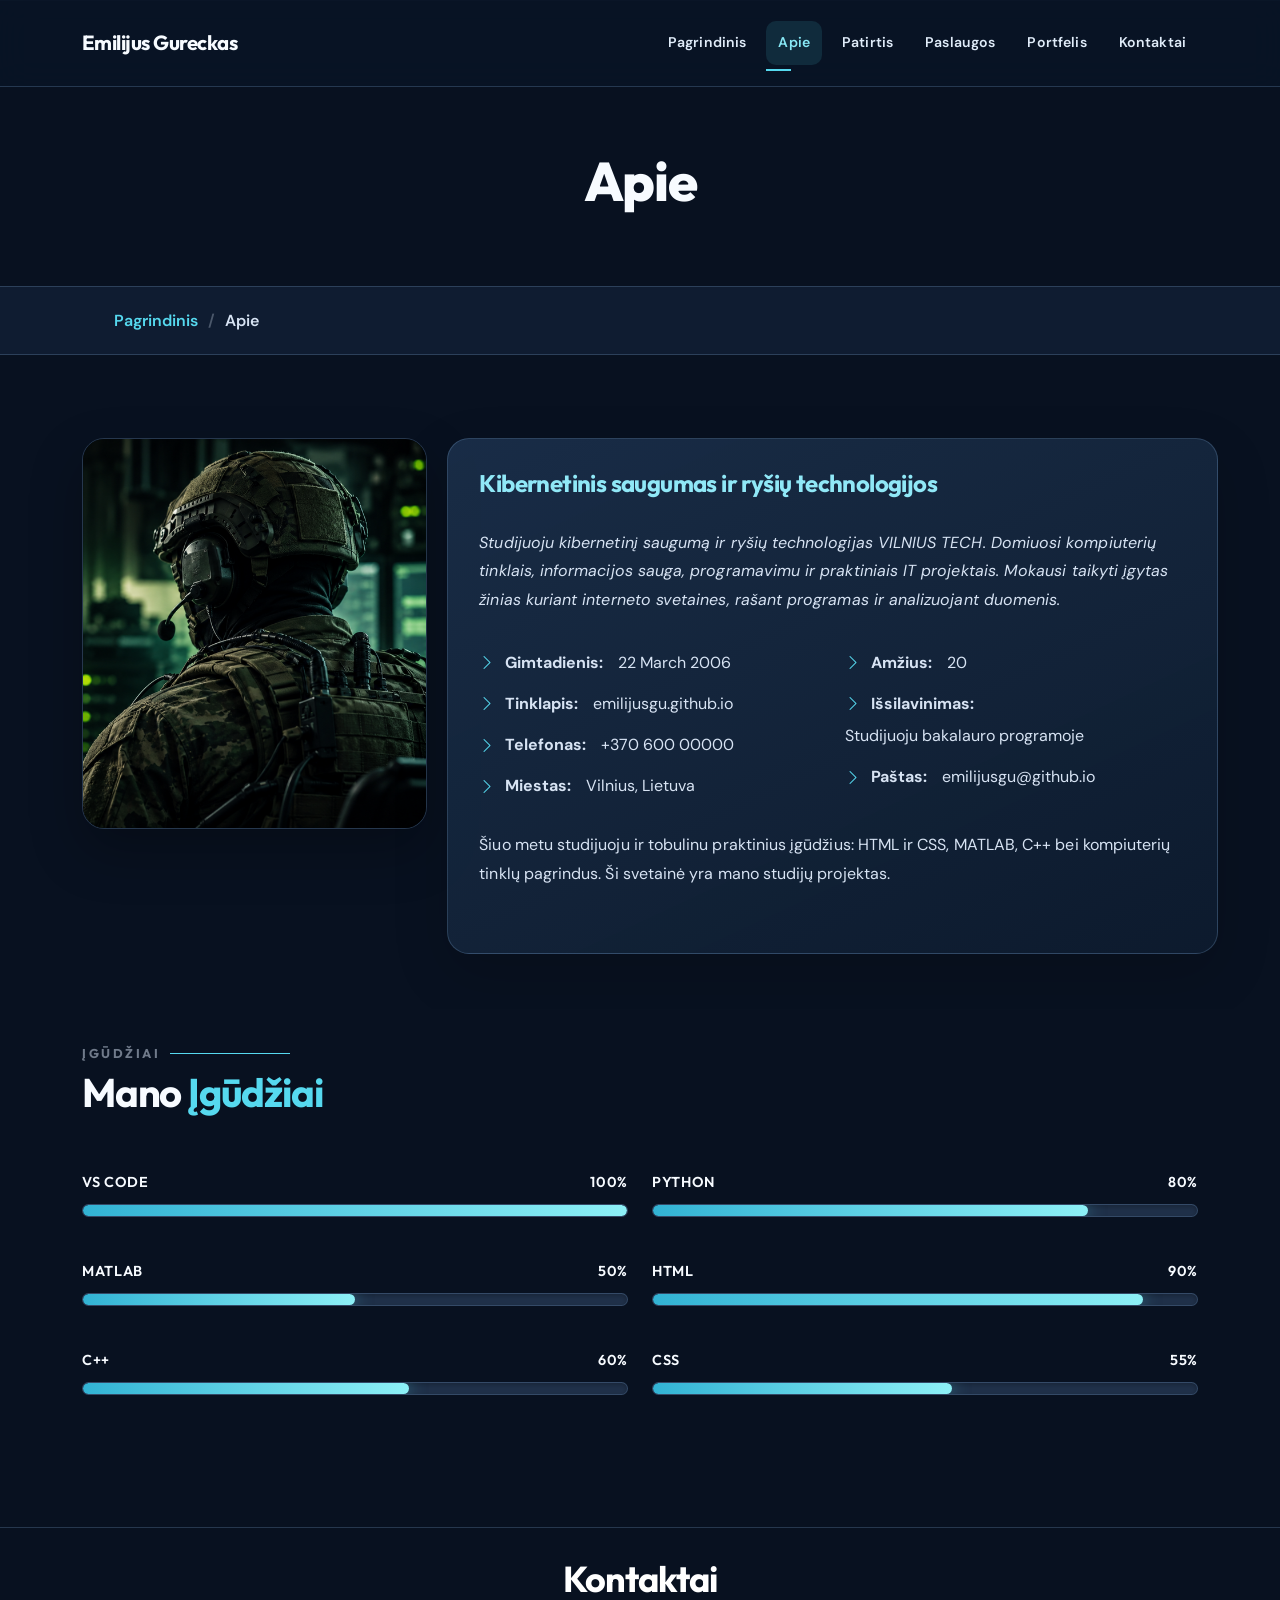
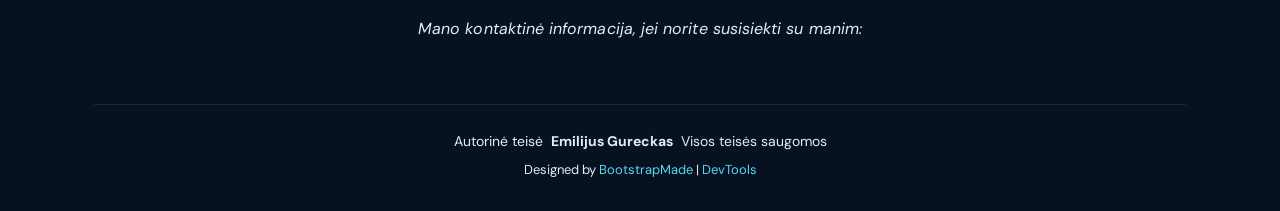
==== commit 1a39d1c3: "_" ====
--- a/about.html
+++ b/about.html
@@ -1,247 +1,182 @@
 <!DOCTYPE html>
+
 <html lang="lt">
+<head>
+<meta charset="utf-8"/>
+<meta content="width=device-width, initial-scale=1.0" name="viewport"/>
+<title>Apie – Emilijus Gureckas</title>
+<meta content="" name="author"/>
+<meta content="" name="description"/>
+<meta content="" name="keywords"/>
+<link href="assets/img/favicon.png" rel="icon"/>
+<link href="assets/img/apple-touch-icon.png" rel="apple-touch-icon"/>
+<link href="https://fonts.googleapis.com" rel="preconnect"/>
+<link crossorigin="" href="https://fonts.gstatic.com" rel="preconnect"/>
+<link href="https://fonts.googleapis.com/css2?family=Roboto:ital,wght@0,100;0,300;0,400;0,500;0,700;0,900;1,100;1,300;1,400;1,500;1,700;1,900&amp;family=Poppins:ital,wght@0,100;0,200;0,300;0,400;0,500;0,600;0,700;0,800;0,900;1,100;1,200;1,300;1,400;1,500;1,600;1,700;1,800;1,900&amp;family=Raleway:ital,wght@0,100;0,200;0,300;0,400;0,500;0,600;0,700;0,800;0,900;1,100;1,200;1,300;1,400;1,500;1,600;1,700;1,800;1,900&amp;display=swap" rel="stylesheet"/>
+<link href="assets/vendor/bootstrap/css/bootstrap.min.css" rel="stylesheet"/>
+<link href="assets/vendor/bootstrap-icons/bootstrap-icons.css" rel="stylesheet"/>
+<link href="assets/vendor/aos/aos.css" rel="stylesheet"/>
+<link href="assets/vendor/swiper/swiper-bundle.min.css" rel="stylesheet"/>
+<link href="assets/vendor/glightbox/css/glightbox.min.css" rel="stylesheet"/>
+<link href="assets/css/main.css" rel="stylesheet"/>
+<link href="assets/css/custom.css" rel="stylesheet"/>
+</head>
+<body class="about-page">
+<header class="header d-flex align-items-center fixed-top" id="header">
+<div class="container-fluid container-xl position-relative d-flex align-items-center justify-content-between">
+<a class="logo d-flex align-items-center" href="index.html">
+<h1 class="sitename">Emilijus Gureckas</h1>
+</a>
+<nav class="navmenu" id="navmenu">
+<ul>
+<li><a href="index.html">Pagrindinis</a></li>
+<li><a class="active" href="about.html">Apie</a></li>
+<li><a href="resume.html">Patirtis</a></li>
+<li><a href="services.html">Paslaugos</a></li>
+<li><a href="portfolio.html">Portfelis</a></li>
+<li><a href="contact.html">Kontaktai</a></li>
+</ul>
+<i class="mobile-nav-toggle d-xl-none bi bi-list"></i>
+</nav>
+</div>
+</header>
+<main class="main">
+<div class="page-title" data-aos="fade">
+<div class="heading">
+<div class="container">
+<div class="row d-flex justify-content-center text-center">
+<div class="col-lg-8">
+<h1>Apie</h1>
+</div>
+</div>
+</div>
+</div>
+<nav class="breadcrumbs">
+<div class="container">
+<ol>
+<li><a href="index.html">Pagrindinis</a></li>
+<li class="current">Apie</li>
+</ol>
+</div>
+</nav>
+</div>
+<section class="about section" id="about">
+<div class="container" data-aos="fade-up" data-aos-delay="100">
+<div class="row gy-4 justify-content-center">
+<div class="col-lg-4">
+<img alt="Emilijaus Gurecko profilio nuotrauka" class="img-fluid" src="assets/img/profile-img.jpg"/>
+</div>
+<div class="col-lg-8 content">
+<h2>Kibernetinis saugumas ir ryšių technologijos</h2>
+<p class="fst-italic py-3">
+              Studijuoju kibernetinį saugumą ir ryšių technologijas VILNIUS TECH. Domiuosi kompiuterių tinklais, informacijos sauga, programavimu ir praktiniais IT projektais. Mokausi taikyti įgytas žinias kuriant interneto svetaines, rašant programas ir analizuojant duomenis.
+            </p>
+<div class="row">
+<div class="col-lg-6">
+<ul>
+<li><i class="bi bi-chevron-right"></i> <strong>Gimtadienis:</strong> <span>22 March 2006</span></li>
+<li><i class="bi bi-chevron-right"></i> <strong>Tinklapis:</strong> <span>emilijusgu.github.io</span></li>
+<li><i class="bi bi-chevron-right"></i> <strong>Telefonas:</strong> <span>+370 600 00000</span></li>
+<li><i class="bi bi-chevron-right"></i> <strong>Miestas:</strong> <span>Vilnius, Lietuva</span></li>
+</ul>
+</div>
+<div class="col-lg-6">
+<ul>
+<li><i class="bi bi-chevron-right"></i> <strong>Amžius:</strong> <span>20</span></li>
+<li><i class="bi bi-chevron-right"></i> <strong>Išsilavinimas:</strong> <span>Studijuoju bakalauro programoje</span></li>
+<li><i class="bi bi-chevron-right"></i> <strong>Paštas:</strong> <span>emilijusgu@github.io</span></li>
+</ul>
+</div>
+</div>
+<p class="py-3">
+              Šiuo metu studijuoju ir tobulinu praktinius įgūdžius: HTML ir CSS, MATLAB, C++ bei kompiuterių tinklų pagrindus. Ši svetainė yra mano studijų projektas.
+            </p>
+</div>
+</div>
+</div>
+</section>
+<section class="skills section" id="skills">
+<div class="container section-title" data-aos="fade-up">
+<h2>Įgūdžiai</h2>
+<div><span>Mano</span> <span class="description-title">Įgūdžiai</span></div>
+</div>
+<div class="container" data-aos="fade-up" data-aos-delay="100">
+<div class="row skills-content skills-animation">
+<div class="col-lg-6">
+<div class="progress">
+<span class="skill"><span>VS CODE</span> <i class="val">100%</i></span>
+<div class="progress-bar-wrap">
+<div aria-valuemax="100" aria-valuemin="0" aria-valuenow="100" class="progress-bar" role="progressbar"></div>
+</div>
+</div>
+<div class="progress">
+<span class="skill"><span>MATLAB</span> <i class="val">50%</i></span>
+<div class="progress-bar-wrap">
+<div aria-valuemax="100" aria-valuemin="0" aria-valuenow="50" class="progress-bar" role="progressbar"></div>
+</div>
+</div>
+<div class="progress">
+<span class="skill"><span>C++</span> <i class="val">60%</i></span>
+<div class="progress-bar-wrap">
+<div aria-valuemax="100" aria-valuemin="0" aria-valuenow="60" class="progress-bar" role="progressbar"></div>
+</div>
+</div>
+</div>
+<div class="col-lg-6">
+<div class="progress">
+<span class="skill"><span>PYTHON</span> <i class="val">80%</i></span>
+<div class="progress-bar-wrap">
+<div aria-valuemax="100" aria-valuemin="0" aria-valuenow="80" class="progress-bar" role="progressbar"></div>
+</div>
+</div>
+<div class="progress">
+<span class="skill"><span>HTML</span> <i class="val">90%</i></span>
+<div class="progress-bar-wrap">
+<div aria-valuemax="100" aria-valuemin="0" aria-valuenow="90" class="progress-bar" role="progressbar"></div>
+</div>
+</div>
+<div class="progress">
+<span class="skill"><span>CSS</span> <i class="val">55%</i></span>
+<div class="progress-bar-wrap">
+<div aria-valuemax="100" aria-valuemin="0" aria-valuenow="55" class="progress-bar" role="progressbar"></div>
+</div>
+</div>
+</div>
+</div>
+</div>
+</section>
+</main>
+<footer class="footer dark-background" id="footer">
+<div class="container">
+<h3 class="sitename">Kontaktai</h3>
+<p>Mano kontaktinė informacija, jei norite susisiekti su manim:</p>
+<div class="social-links d-flex justify-content-center">
+</div>
+<div class="container">
+<div class="copyright">
+<span>Autorinė teisė</span> <strong class="px-1 sitename">Emilijus Gureckas</strong> <span>Visos teisės saugomos</span>
+</div>
+<div class="credits">
 
-<head>
-  <meta charset="utf-8">
-  <meta content="width=device-width, initial-scale=1.0" name="viewport">
-  <title>About - Emilijus Gureckas</title>
-  <meta name="author" content="">
-  <meta name="description" content="">
-  <meta name="keywords" content="">
-
-  <!-- Favicons -->
-  <link href="assets/img/favicon.png" rel="icon">
-  <link href="assets/img/apple-touch-icon.png" rel="apple-touch-icon">
-
-  <!-- Fonts -->
-  <link href="https://fonts.googleapis.com" rel="preconnect">
-  <link href="https://fonts.gstatic.com" rel="preconnect" crossorigin>
-  <link href="https://fonts.googleapis.com/css2?family=Roboto:ital,wght@0,100;0,300;0,400;0,500;0,700;0,900;1,100;1,300;1,400;1,500;1,700;1,900&family=Poppins:ital,wght@0,100;0,200;0,300;0,400;0,500;0,600;0,700;0,800;0,900;1,100;1,200;1,300;1,400;1,500;1,600;1,700;1,800;1,900&family=Raleway:ital,wght@0,100;0,200;0,300;0,400;0,500;0,600;0,700;0,800;0,900;1,100;1,200;1,300;1,400;1,500;1,600;1,700;1,800;1,900&display=swap" rel="stylesheet">
-
-  <!-- Vendor CSS Files -->
-  <link href="assets/vendor/bootstrap/css/bootstrap.min.css" rel="stylesheet">
-  <link href="assets/vendor/bootstrap-icons/bootstrap-icons.css" rel="stylesheet">
-  <link href="assets/vendor/aos/aos.css" rel="stylesheet">
-  <link href="assets/vendor/swiper/swiper-bundle.min.css" rel="stylesheet">
-  <link href="assets/vendor/glightbox/css/glightbox.min.css" rel="stylesheet">
-
-  <!-- Main CSS File -->
-  <link href="assets/css/main.css" rel="stylesheet">
-
-  <!-- =======================================================
-  * Template Name: Personal
-  * Template URL: https://bootstrapmade.com/personal-free-resume-bootstrap-template/
-  * Updated: Mar 05 2025 with Bootstrap v5.3.3
-  * Author: BootstrapMade.com
-  * License: https://bootstrapmade.com/license/
-  ======================================================== -->
-</head>
-
-<body class="about-page">
-
-  <header id="header" class="header d-flex align-items-center fixed-top">
-    <div class="container-fluid container-xl position-relative d-flex align-items-center justify-content-between">
-
-      <a href="index.html" class="logo d-flex align-items-center">
-        <!-- Uncomment the line below if you also wish to use an image logo -->
-        <!-- <img src="assets/img/logo.webp" alt=""> -->
-        <h1 class="sitename">Emilijus Gureckas</h1>
-      </a>
-
-      <nav id="navmenu" class="navmenu">
-        <ul>
-          <li><a href="index.html">Pagrindinis</a></li>
-          <li><a href="about.html" class="active">Apie</a></li>
-          <li><a href="resume.html">Patirtis</a></li>
-          <li><a href="services.html">Paslaugos</a></li>
-          <li><a href="portfolio.html">Portfelis</a></li>
-          <li><a href="contact.html">Kontaktai</a></li>
-        </ul>
-        <i class="mobile-nav-toggle d-xl-none bi bi-list"></i>
-      </nav>
-
-    </div>
-  </header>
-
-  <main class="main">
-
-    <!-- Page Title -->
-    <div class="page-title" data-aos="fade">
-      <div class="heading">
-        <div class="container">
-          <div class="row d-flex justify-content-center text-center">
-            <div class="col-lg-8">
-              <h1>Apie</h1>
-            </div>
-          </div>
-        </div>
-      </div>
-      <nav class="breadcrumbs">
-        <div class="container">
-          <ol>
-            <li><a href="index.html">Pagrindinis</a></li>
-            <li class="current">Apie</li>
-          </ol>
-        </div>
-      </nav>
-    </div><!-- End Page Title -->
-
-    <!-- About Section -->
-    <section id="about" class="about section">
-
-      <div class="container" data-aos="fade-up" data-aos-delay="100">
-
-        <div class="row gy-4 justify-content-center">
-          <div class="col-lg-4">
-            <img src="assets/img/profile-img.jpg" class="img-fluid" alt="">
-          </div>
-          <div class="col-lg-8 content">
-            <h2>Kibernetinis saugumas ir ryšių technologijos</h2>
-            <p class="fst-italic py-3">
-              Esu kibernetinio saugumo ir ryšių technologijų ekspertas, turintis patirties tinklų saugumo, informacijos apsaugos ir kibernetinės gynybos srityse. Mano tikslas yra užtikrinti, kad skaitmeninė aplinka būtų saugi ir patikima. Taip pat turiu patirties dirbant su įvairiomis saugumo priemonėmis ir technologijomis, įskaitant ugniasienes, antivirusines programas, šifravimo metodus ir tinklų stebėjimo sistemas. Esu pasiruošęs prisidėti prie inovatyvių projektų ir spręsti sudėtingas saugumo problemas.
-            </p>
-            <div class="row">
-              <div class="col-lg-6">
-                <ul>
-                  <li><i class="bi bi-chevron-right"></i> <strong>Gimtadienis:</strong> <span>22 March 2006</span></li>
-                  <li><i class="bi bi-chevron-right"></i> <strong>Tinklapis:</strong> <span>emilijusgu.github.io</span></li>
-                  <li><i class="bi bi-chevron-right"></i> <strong>Telefonas:</strong> <span>+370 600 00000</span></li>
-                  <li><i class="bi bi-chevron-right"></i> <strong>Miestas:</strong> <span>Vilnius, Lietuva</span></li>
-                </ul>
-              </div>
-              <div class="col-lg-6">
-                <ul>
-                  <li><i class="bi bi-chevron-right"></i> <strong>Amžius:</strong> <span>20</span></li>
-                  <li><i class="bi bi-chevron-right"></i> <strong>Išsilavinimas:</strong> <span>Bakalauras</span></li>
-                  <li><i class="bi bi-chevron-right"></i> <strong>Paštas:</strong> <span>emilijusgu@gmail.com</span></li>
-                </ul>
-              </div>
-            </div>
-            <p class="py-3">
-              Baigęs kibernetinio saugumo ir ryšių technologijų studijas, įgijau žinių apie tinklų saugumą, informacijos apsaugą ir kibernetinę gynybą. Esu pasiruošęs prisidėti prie inovatyvių projektų ir spręsti sudėtingas saugumo problemas.
-            </p>
-          </div>
-        </div>
-
-      </div>
-
-    </section><!-- /About Section -->
-
-    <!-- Skills Section -->
-    <section id="skills" class="skills section">
-
-      <!-- Section Title -->
-      <div class="container section-title" data-aos="fade-up">
-        <h2>Įgūdžiai</h2>
-        <div><span>Mano</span> <span class="description-title">Įgūdžiai</span></div>
-      </div><!-- End Section Title -->
-
-      <div class="container" data-aos="fade-up" data-aos-delay="100">
-
-        <div class="row skills-content skills-animation">
-
-          <div class="col-lg-6">
-
-            <div class="progress">
-              <span class="skill"><span>VS CODE</span> <i class="val">100%</i></span>
-              <div class="progress-bar-wrap">
-                <div class="progress-bar" role="progressbar" aria-valuenow="100" aria-valuemin="0" aria-valuemax="100"></div>
-              </div>
-            </div><!-- End Skills Item -->
-
-            <div class="progress">
-              <span class="skill"><span>MATLAB</span> <i class="val">50%</i></span>
-              <div class="progress-bar-wrap">
-                <div class="progress-bar" role="progressbar" aria-valuenow="50" aria-valuemin="0" aria-valuemax="100"></div>
-              </div>
-            </div><!-- End Skills Item -->
-
-            <div class="progress">
-              <span class="skill"><span>C++</span> <i class="val">60%</i></span>
-              <div class="progress-bar-wrap">
-                <div class="progress-bar" role="progressbar" aria-valuenow="60" aria-valuemin="0" aria-valuemax="100"></div>
-              </div>
-            </div><!-- End Skills Item -->
-
-          </div>
-
-          <div class="col-lg-6">
-
-            <div class="progress">
-              <span class="skill"><span>PYTHON</span> <i class="val">80%</i></span>
-              <div class="progress-bar-wrap">
-                <div class="progress-bar" role="progressbar" aria-valuenow="80" aria-valuemin="0" aria-valuemax="100"></div>
-              </div>
-            </div><!-- End Skills Item -->
-
-            <div class="progress">
-              <span class="skill"><span>HTML</span> <i class="val">90%</i></span>
-              <div class="progress-bar-wrap">
-                <div class="progress-bar" role="progressbar" aria-valuenow="90" aria-valuemin="0" aria-valuemax="100"></div>
-              </div>
-            </div><!-- End Skills Item -->
-
-            <div class="progress">
-              <span class="skill"><span>CSS</span> <i class="val">55%</i></span>
-              <div class="progress-bar-wrap">
-                <div class="progress-bar" role="progressbar" aria-valuenow="55" aria-valuemin="0" aria-valuemax="100"></div>
-              </div>
-            </div><!-- End Skills Item -->
-
-          </div>
-
-        </div>
-
-      </div>
-
-    </section><!-- /Skills Section -->
-
-  </main>
-
-  <footer id="footer" class="footer dark-background">
-    <div class="container">
-      <h3 class="sitename">Kontaktai</h3>
-      <p>Mano kontaktinė informacija, jei norite susisiekti su manim:</p>
-      <div class="social-links d-flex justify-content-center">
-        <a href=""><i class="bi bi-facebook"></i></a>
-        <a href=""><i class="bi bi-instagram"></i></a>
-      </div>
-      <div class="container">
-        <div class="copyright">
-          <span>Autorinė teisė</span> <strong class="px-1 sitename">Emilijus Gureckas</strong> <span>Visos teisės saugomos</span>
-        </div>
-        <div class="credits">
-          <!-- All the links in the footer should remain intact. -->
-          <!-- You can delete the links only if you've purchased the pro version. -->
-          <!-- Licensing information: https://bootstrapmade.com/license/ -->
-          <!-- Purchase the pro version with working PHP/AJAX contact form: [buy-url] -->
+          
+          
           Designed by <a href="https://bootstrapmade.com/">BootstrapMade</a> | <a href="https://bootstrapmade.com/tools/">DevTools</a>
-        </div>
-      </div>
-    </div>
-  </footer>
-
-  <!-- Scroll Top -->
-  <a href="#" id="scroll-top" class="scroll-top d-flex align-items-center justify-content-center"><i class="bi bi-arrow-up-short"></i></a>
-
-  <!-- Preloader -->
-  <div id="preloader"></div>
-
-  <!-- Vendor JS Files -->
-  <script src="assets/vendor/bootstrap/js/bootstrap.bundle.min.js"></script>
-  <script src="assets/vendor/php-email-form/validate.js"></script>
-  <script src="assets/vendor/aos/aos.js"></script>
-  <script src="assets/vendor/typed.js/typed.umd.js"></script>
-  <script src="assets/vendor/purecounter/purecounter_vanilla.js"></script>
-  <script src="assets/vendor/waypoints/noframework.waypoints.js"></script>
-  <script src="assets/vendor/swiper/swiper-bundle.min.js"></script>
-  <script src="assets/vendor/glightbox/js/glightbox.min.js"></script>
-  <script src="assets/vendor/imagesloaded/imagesloaded.pkgd.min.js"></script>
-  <script src="assets/vendor/isotope-layout/isotope.pkgd.min.js"></script>
-
-  <!-- Main JS File -->
-  <script src="assets/js/main.js"></script>
-
+</div>
+</div>
+</div>
+</footer>
+<a class="scroll-top d-flex align-items-center justify-content-center" href="#" id="scroll-top"><i class="bi bi-arrow-up-short"></i></a>
+<div id="preloader"></div>
+<script src="assets/vendor/bootstrap/js/bootstrap.bundle.min.js"></script>
+<script src="assets/vendor/php-email-form/validate.js"></script>
+<script src="assets/vendor/aos/aos.js"></script>
+<script src="assets/vendor/typed.js/typed.umd.js"></script>
+<script src="assets/vendor/purecounter/purecounter_vanilla.js"></script>
+<script src="assets/vendor/waypoints/noframework.waypoints.js"></script>
+<script src="assets/vendor/swiper/swiper-bundle.min.js"></script>
+<script src="assets/vendor/glightbox/js/glightbox.min.js"></script>
+<script src="assets/vendor/imagesloaded/imagesloaded.pkgd.min.js"></script>
+<script src="assets/vendor/isotope-layout/isotope.pkgd.min.js"></script>
+<script src="assets/js/main.js"></script>
 </body>
-
 </html>
--- a/assets/css/custom.css
+++ b/assets/css/custom.css
@@ -0,0 +1,298 @@
+
+@import url("https://fonts.googleapis.com/css2?family=DM+Sans:wght@400;500;600;700&family=Outfit:wght@400;500;600;700;800&display=swap");
+
+:root {
+  --default-font: "DM Sans", system-ui, -apple-system, "Segoe UI", sans-serif;
+  --heading-font: "Outfit", "DM Sans", sans-serif;
+  --nav-font: "DM Sans", sans-serif;
+  --background-color: #081120;
+  --default-color: #d7e3f3;
+  --heading-color: #f7fbff;
+  --accent-color: #56d9ef;
+  --surface-color: #12213a;
+  --contrast-color: #07131f;
+  --nav-color: #e0ecf9;
+  --nav-hover-color: #56d9ef;
+  --nav-mobile-background-color: #14243c;
+  --nav-dropdown-background-color: #172943;
+  --nav-dropdown-color: #edf5fc;
+  --nav-dropdown-hover-color: #56d9ef;
+  --ld9-border: rgba(145, 189, 234, .22);
+  --ld9-soft: #99acc5;
+  --ld9-glow: rgba(86, 217, 239, .18);
+}
+
+.dark-background {
+  --background-color: #081120;
+  --default-color: #e4ecf6;
+  --heading-color: #ffffff;
+  --surface-color: #16273d;
+  --contrast-color: #07131f;
+}
+
+body {
+  font-family: var(--default-font);
+  font-size: 16px;
+  line-height: 1.7;
+  background: var(--background-color);
+  -webkit-font-smoothing: antialiased;
+}
+h1, h2, h3, h4, h5, h6 {
+  font-family: var(--heading-font);
+  font-weight: 700;
+  line-height: 1.18;
+  letter-spacing: -.025em;
+  color: var(--heading-color);
+}
+h1 { font-size: clamp(2.4rem, 5vw, 3.75rem); font-weight: 800; }
+h2 { font-size: clamp(1.85rem, 3.6vw, 2.8rem); font-weight: 750; }
+h3 { font-size: 1.55rem; font-weight: 700; }
+h4 { font-size: 1.2rem; font-weight: 700; }
+h5 { font-size: 1.05rem; font-weight: 600; letter-spacing: .01em; }
+h6 { font-size: .92rem; font-weight: 600; letter-spacing: .035em; }
+p {
+  font-family: var(--default-font);
+  font-size: 1rem;
+  line-height: 1.8;
+  letter-spacing: .004em;
+  color: var(--default-color);
+  margin-bottom: 1.1rem;
+}
+.section-title h2 { font-size: .8rem; font-weight: 700; letter-spacing: .2em; }
+.section-title div { font-size: clamp(1.65rem, 3.5vw, 2.5rem); text-transform: none; letter-spacing: -.03em; }
+.section-title .description-title { color: var(--accent-color); }
+.section-title { padding-bottom: 44px; }
+.page-title .heading { padding: 148px 0 65px; border-top: 1px solid var(--ld9-border); }
+.page-title .heading h1 { font-size: clamp(2.4rem, 5vw, 3.4rem); font-weight: 800; }
+.page-title nav { background: rgba(79, 132, 190, .10); border-block: 1px solid var(--ld9-border); }
+
+a { color: var(--accent-color); text-decoration: none; text-underline-offset: .2em; transition: color .23s ease, background-color .23s ease, border-color .23s ease, transform .23s ease; }
+a:hover { color: #b5f3ff; }
+a:active { color: #ffffff; }
+a:focus-visible, button:focus-visible, .portfolio-filters li:focus-visible {
+  outline: 3px solid #f8cc80;
+  outline-offset: 3px;
+}
+button, .btn, .contact .contact-copy-form button[type=submit] {
+  font-family: var(--nav-font);
+  font-weight: 700;
+  border: 1px solid rgba(148, 239, 252, .7);
+  border-radius: 12px;
+  padding: 12px 24px;
+  color: #051520;
+  background: linear-gradient(135deg, #8bebf7, #40cae8);
+  box-shadow: 0 7px 24px rgba(52, 187, 220, .18);
+  transition: transform .2s ease, box-shadow .2s ease, background .2s ease;
+}
+button:hover, .btn:hover, .contact .contact-copy-form button[type=submit]:hover {
+  color: #04121c;
+  background: linear-gradient(135deg, #c3f7fc, #69dced);
+  transform: translateY(-2px);
+  box-shadow: 0 11px 28px rgba(52, 187, 220, .29);
+}
+button:active, .btn:active, .contact .contact-copy-form button[type=submit]:active {
+  transform: translateY(1px) scale(.98);
+  box-shadow: 0 3px 10px rgba(52, 187, 220, .14);
+}
+
+.portfolio .portfolio-filters li {
+  padding: 8px 17px;
+  border: 1px solid var(--ld9-border);
+  border-radius: 100px;
+  background: rgba(255,255,255,.035);
+  color: #c2d1e7;
+}
+.portfolio .portfolio-filters li:hover,
+.portfolio .portfolio-filters li.filter-active {
+  color: #071320;
+  background: var(--accent-color);
+  border-color: var(--accent-color);
+}
+
+#about.section { padding: 83px 0 55px; }
+#resume.section { padding: 86px 0 92px; }
+#portfolio.section { padding: 84px 0 100px; }
+#skills.section { padding: 40px 0 90px; }
+#about .row.gy-4 { --bs-gutter-x: 2.5rem; --bs-gutter-y: 1.75rem; }
+.about .content {
+  padding: 30px 31px;
+  border: 1px solid var(--ld9-border);
+  border-radius: 22px;
+  background: linear-gradient(155deg, rgba(28, 50, 78, .84), rgba(14, 28, 47, .90));
+  box-shadow: 0 20px 55px rgba(0, 0, 0, .16);
+}
+.about .content h2 { color: #90e8f7; margin-bottom: 15px; }
+.about .content ul li { margin-bottom: 14px; gap: 5px; flex-wrap: wrap; }
+.about .content ul li span { overflow-wrap: anywhere; }
+.about img.img-fluid {
+  border: 1px solid var(--ld9-border);
+  border-radius: 22px;
+  box-shadow: 0 22px 52px rgba(0, 0, 0, .27);
+  width: 100%;
+}
+.resume .resume-title {
+  margin-top: 27px;
+  margin-bottom: 24px;
+  font-size: 1.5rem;
+  color: #e7f4ff;
+}
+.resume .resume-item {
+  padding: 24px 24px 17px 30px;
+  margin: 0 0 25px 0;
+  border: 1px solid var(--ld9-border);
+  border-left: 3px solid #56d9ef;
+  border-radius: 0 18px 18px 0;
+  background: linear-gradient(155deg, #12243c, #0e1b2d);
+  box-shadow: 0 12px 32px rgba(0, 0, 0, .17);
+}
+.resume .resume-item::before { left: -9px; top: 26px; box-shadow: 0 0 0 5px #102139; }
+.resume .resume-item h4 { color: #b2eff8; }
+.resume .resume-item h5 { border-radius: 8px; background: rgba(86, 217, 239, .13); color: #b6f0fa; }
+.resume .resume-item li { margin-bottom: 8px; }
+.portfolio .portfolio-content {
+  border-radius: 20px;
+  border: 1px solid var(--ld9-border);
+  overflow: hidden;
+  box-shadow: 0 15px 38px rgba(0, 0, 0, .22);
+  transition: border-color .25s ease, box-shadow .25s ease, transform .25s ease;
+}
+.portfolio .portfolio-content:hover {
+  border-color: rgba(86,217,239,.65);
+  box-shadow: 0 25px 50px rgba(0, 0, 0, .32);
+  transform: translateY(-4px);
+}
+.portfolio .portfolio-content .portfolio-info { background: rgba(6,20,36,.94); }
+.services .service-item, .contact .info-item, .contact .contact-copy-form {
+  background: linear-gradient(155deg, #14253c, #0f1d30);
+  border: 1px solid var(--ld9-border);
+  border-radius: 20px;
+  box-shadow: 0 12px 34px rgba(0,0,0,.15);
+}
+
+.skills .progress { height: 77px; margin-bottom: 12px; }
+.skills .progress .skill { font-size: .9rem; letter-spacing: .045em; margin-bottom: 10px; }
+.skills .progress-bar-wrap {
+  height: 13px;
+  background: #20314a;
+  border: 1px solid rgba(128, 173, 220, .2);
+  border-radius: 30px;
+  overflow: hidden;
+  box-shadow: inset 0 2px 5px rgba(0,0,0,.24);
+}
+.skills .progress-bar {
+  height: 100%;
+  border-radius: 30px;
+  background: linear-gradient(90deg, #32b3d4, #8df0f6);
+  box-shadow: 0 0 18px rgba(83,216,235,.5);
+}
+
+.scroll-top {
+  width: 50px;
+  height: 50px;
+  background: #63def0;
+  color: #092038;
+  border: 2px solid rgba(222, 249, 253, .85);
+  border-radius: 16px;
+  box-shadow: 0 10px 28px rgba(30,195,230,.28);
+  right: 22px;
+  bottom: 22px;
+}
+.scroll-top:hover { background: #b7f3fa; color: #071622; transform: translateY(-4px); box-shadow: 0 14px 33px rgba(30,195,230,.40); }
+.scroll-top:active { transform: translateY(1px); }
+
+.header { background: rgba(9, 20, 37, .87); border-bottom: 1px solid var(--ld9-border); backdrop-filter: blur(16px); -webkit-backdrop-filter: blur(16px); }
+.scrolled .header { background: rgba(8,18,33,.96); box-shadow: 0 8px 32px rgba(0,0,0,.25); }
+.header .logo h1 { font-size: clamp(1.12rem, 1.6vw, 1.5rem); letter-spacing: -.025em; }
+@media (min-width: 1200px) {
+  .navmenu > ul > li { padding: 6px 4px; }
+  .navmenu a, .navmenu a:focus { padding: 10px 12px; border-radius: 10px; font-weight: 600; font-size: .88rem; letter-spacing: .01em; }
+  .navmenu a:hover, .navmenu .active, .navmenu .active:focus { background: rgba(86,217,239,.12); color: #88e9f6; }
+}
+.hero::after { content: ""; position: absolute; inset: 0; z-index: 2; background: linear-gradient(90deg, rgba(6, 17, 34, .92), rgba(6, 17, 34, .50) 72%, rgba(6,17,34,.38)); pointer-events: none; }
+.hero h2 { font-size: clamp(2.7rem, 6vw, 5rem); font-weight: 800; letter-spacing: -.055em; text-shadow: 0 7px 27px rgba(0,0,0,.30); }
+.hero p { font-size: clamp(1.1rem, 2.2vw, 1.55rem); max-width: 850px; }
+.hero p span { border-bottom-color: #56d9ef; }
+.hero .social-links a, .footer .social-links a { border: 1px solid var(--ld9-border); border-radius: 14px; }
+.footer { border-top: 1px solid var(--ld9-border); }
+
+.ld9-showcase { margin-top: 42px; }
+.ld9-showcase h3 { margin-bottom: 13px; color: #f2f8fe; }
+.ld9-showcase p { color: #c3d4e9; }
+.ld9-panel {
+  height: 100%; padding: 27px 29px;
+  border: 1px solid var(--ld9-border);
+  border-radius: 20px;
+  background: linear-gradient(150deg, #14263f, #0e1c30);
+  box-shadow: 0 13px 35px rgba(0, 0, 0, .16);
+}
+.ld9-list { list-style: none; padding: 0; margin: 0; }
+.ld9-list > li { position: relative; padding: 9px 0 10px 30px; border-bottom: 1px solid rgba(145,189,234,.13); }
+.ld9-list > li::before { content: "◆"; position: absolute; left: 2px; top: 10px; color: #67e4ee; font-size: .75rem; }
+.ld9-list > li:last-child { border-bottom: 0; }
+
+.ld9-list ul { padding: 12px 15px; margin: 9px 0 3px; list-style: none; border-left: 2px dashed rgba(255,205,123,.75); background: rgba(255,205,123,.055); border-radius: 0 10px 10px 0; }
+.ld9-list ul li { padding: 4px 0 4px 21px; position: relative; color: #d8e6f6; }
+.ld9-list ul li::before { content: "→"; position: absolute; left: 0; color: #ffd28d; font-weight: 700; }
+
+.ld9-steps { list-style: none; padding: 0; margin: 0; counter-reset: ld9step; }
+.ld9-steps > li { counter-increment: ld9step; display: flex; gap: 15px; align-items: flex-start; margin-bottom: 15px; }
+.ld9-steps > li::before {
+  content: counter(ld9step, decimal-leading-zero);
+  display: inline-flex; flex: 0 0 38px; align-items: center; justify-content: center;
+  height: 38px; border-radius: 12px; background: rgba(86,217,239,.12);
+  border: 1px solid rgba(86,217,239,.42); color: #80e7f4;
+  font-family: var(--heading-font); font-size: .84rem; font-weight: 800;
+}
+.ld9-steps > li span { padding-top: 6px; }
+
+.ld9-table-wrap { margin-top: 27px; overflow-x: auto; border: 1px solid var(--ld9-border); border-radius: 18px; box-shadow: 0 12px 30px rgba(0,0,0,.16); }
+.ld9-table { width: 100%; border-collapse: collapse; margin: 0; color: #e0ecfa; font-size: .94rem; }
+.ld9-table caption { caption-side: top; padding: 18px 22px; background: #182c47; color: #eef7ff; font: 700 1.05rem var(--heading-font); text-align: left; }
+.ld9-table thead { background: #22506a; color: #ffffff; }
+.ld9-table th, .ld9-table td { padding: 16px 20px; text-align: center; vertical-align: middle; border-bottom: 1px solid rgba(145,189,234,.16); }
+.ld9-table tbody tr:nth-child(odd) { background: #14243a; }
+.ld9-table tbody tr:nth-child(even) { background: #1b3048; }
+.ld9-table tbody tr:hover { background: #23516c; }
+.ld9-table tbody tr:last-child td { border-bottom: none; }
+.ld9-table th { font-weight: 700; letter-spacing: .02em; }
+
+@media (max-width: 991px) {
+  .about .content { padding: 24px; }
+  .ld9-panel { padding: 22px; }
+  .hero::after { background: rgba(6,17,34,.72); }
+}
+@media (max-width: 575px) {
+  #about.section, #resume.section, #portfolio.section { padding: 60px 0; }
+  .about .content { padding: 20px 19px; }
+  .ld9-table { min-width: 530px; }
+  .ld9-showcase { margin-top: 26px; }
+  .page-title .heading { padding-top: 125px; padding-bottom: 45px; }
+  .header .logo h1 { font-size: 1.07rem; }
+}
+@media (prefers-reduced-motion: reduce) {
+  a, button, .btn, .scroll-top, .portfolio .portfolio-content { transition: none; }
+}
+
+.ld8-media-section { padding: 55px 0 100px; }
+.ld8-media-section .ld9-panel { height: 100%; }
+.ld8-media-element { display:block; width:100%; max-height:400px; aspect-ratio:16/9; background:#020a13; border-radius:14px; border:1px solid var(--ld9-border); }
+.ld8-audio-element { display:block; width:min(100%,600px); margin:18px 0; }
+.ld8-source { font-size:.91rem; color:#d4e4f7; margin-top:17px; overflow-wrap:anywhere; }
+.portfolio .portfolio-content img { width:100%; height:245px; object-fit:contain; background:#edf5fc; }
+.portfolio .portfolio-info h4 { font-size:1rem; }
+.portfolio .portfolio-info p { font-size:.83rem; line-height:1.5; }
+.ld9-panel code, .portfolio code { color:#a6f2fb; background:#16344e; padding:1px 5px; border-radius:5px; }
+.services .service-item .icon { background:#39bfd9; }
+@media (max-width:575px){ .portfolio .portfolio-content img{height:220px;} .ld8-media-section{padding:38px 0 70px;} }
+
+.portfolio .portfolio-content {display:flex;flex-direction:column;background:var(--surface-color)}
+.portfolio .portfolio-figure {display:block;overflow:hidden;background:#eef5fc;flex-shrink:0}
+.portfolio .portfolio-content .portfolio-info, .portfolio .portfolio-content:hover .portfolio-info {position:static;inset:auto;opacity:1;display:flex;flex-direction:column;flex:1;padding:19px 20px 22px;background:#10213a}
+.portfolio .portfolio-content .portfolio-info h4 {display:block;background:none;color:#a5edf7;padding:0;font-size:1.08rem;font-weight:700;margin:0 0 12px}
+.portfolio .portfolio-content .portfolio-info p {position:static;inset:auto;display:block;text-align:left;color:#d4e5f6;font-size:.91rem;font-weight:400;line-height:1.65;margin:0 0 13px}
+.portfolio .portfolio-content .portfolio-info .portfolio-open {display:inline-flex;position:static;left:auto;top:auto;font-size:.9rem;margin-top:auto;color:#81e4f4;gap:7px;align-items:center}
+.portfolio .portfolio-content:hover img {transform:none}
+.portfolio .portfolio-content:hover .portfolio-figure img {transform:scale(1.035)}
+.portfolio .portfolio-content .portfolio-figure img {display:block;width:100%;height:250px;object-fit:contain;transition:transform .2s ease;background:#eef5fc}
+.portfolio .portfolio-filters li {cursor:pointer}
+@media (max-width:575px){.portfolio .portfolio-content .portfolio-figure img{height:225px}.contact .contact-copy-form{padding:20px}}
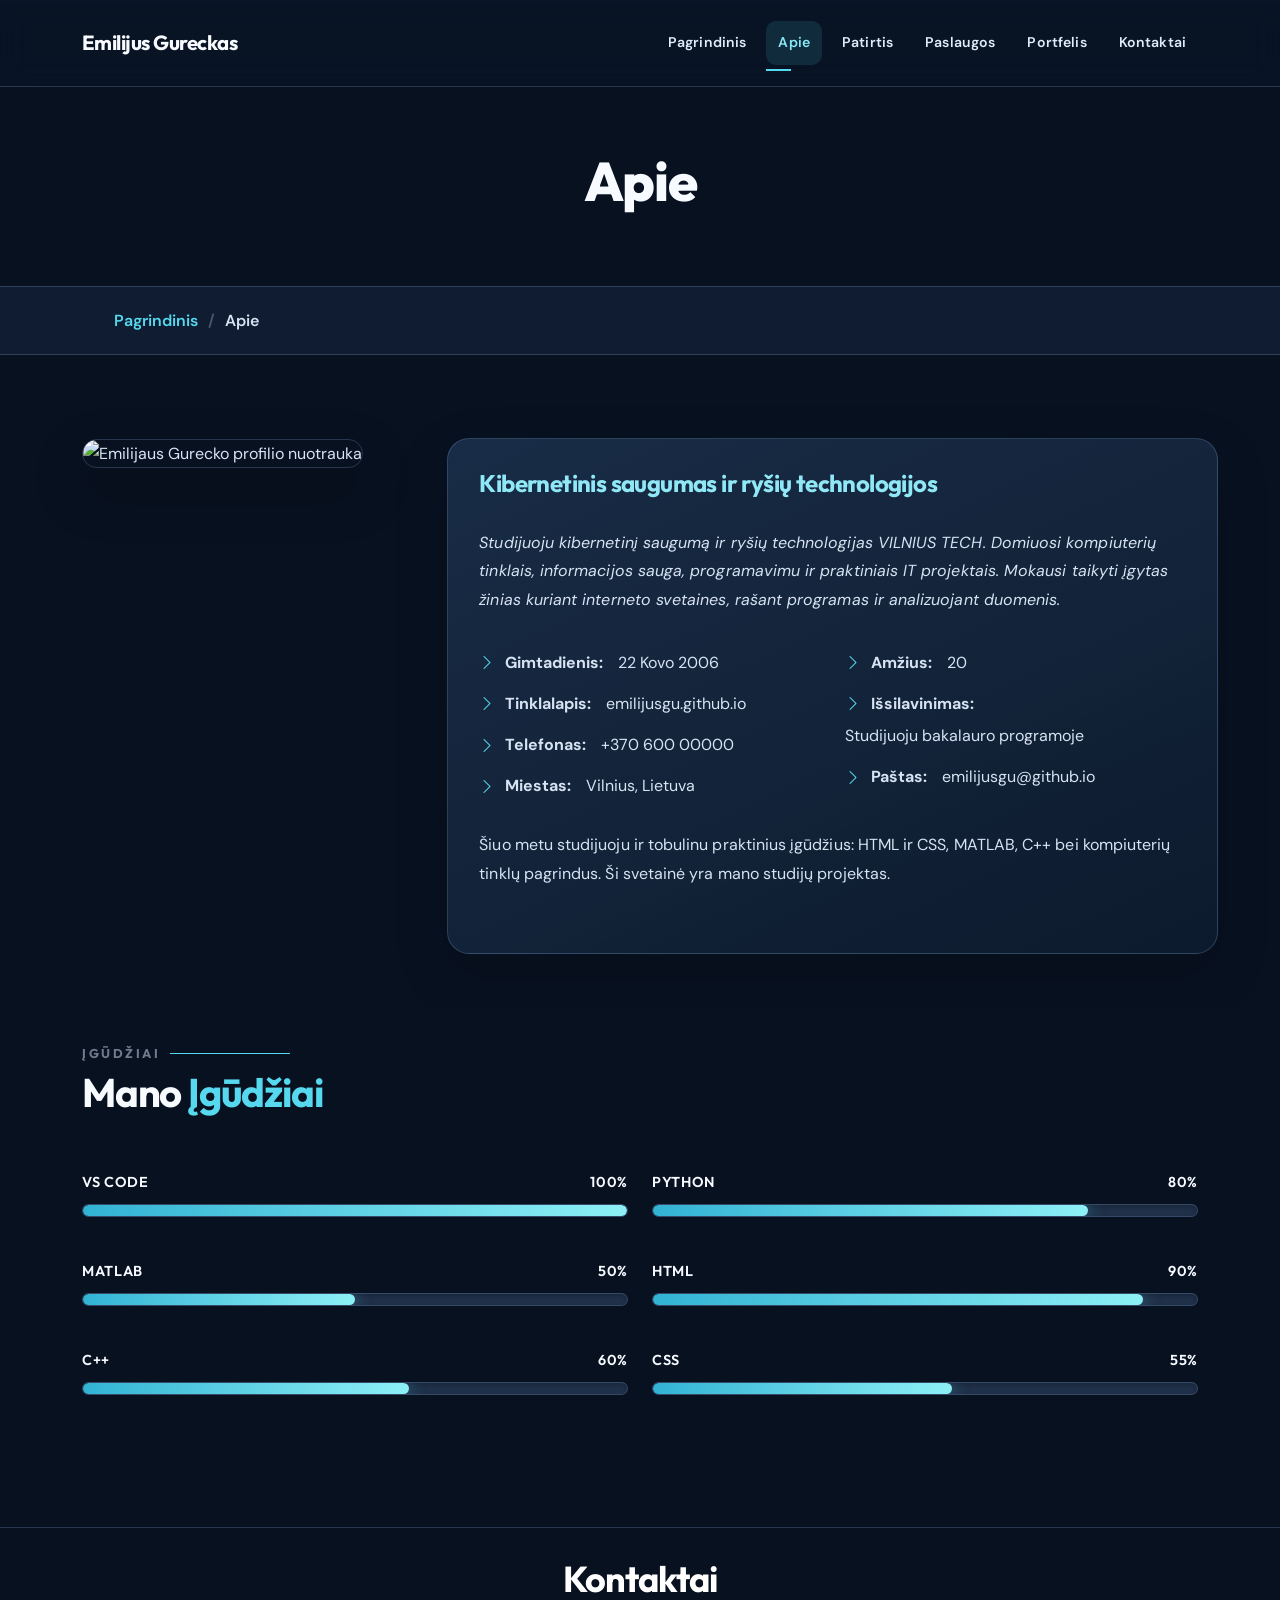
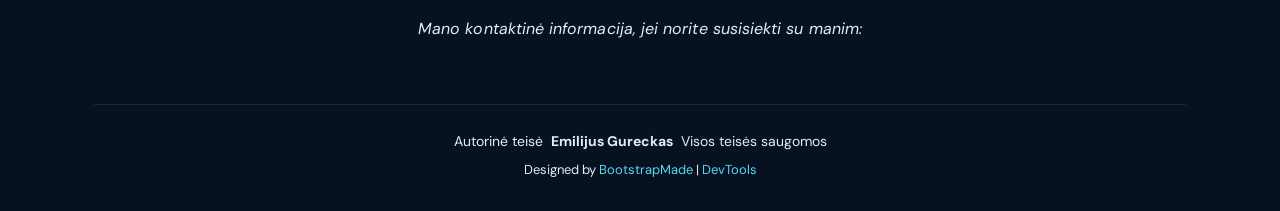
==== commit ca471a72: "pataisymai" ====
--- a/about.html
+++ b/about.html
@@ -64,7 +64,7 @@
 <div class="container" data-aos="fade-up" data-aos-delay="100">
 <div class="row gy-4 justify-content-center">
 <div class="col-lg-4">
-<img alt="Emilijaus Gurecko profilio nuotrauka" class="img-fluid" src="assets/img/profile-img.jpg"/>
+<img alt="Emilijaus Gurecko profilio nuotrauka" class="img-fluid" src="assets/img/profile-img.png"/>
 </div>
 <div class="col-lg-8 content">
 <h2>Kibernetinis saugumas ir ryšių technologijos</h2>
@@ -74,8 +74,8 @@
 <div class="row">
 <div class="col-lg-6">
 <ul>
-<li><i class="bi bi-chevron-right"></i> <strong>Gimtadienis:</strong> <span>22 March 2006</span></li>
-<li><i class="bi bi-chevron-right"></i> <strong>Tinklapis:</strong> <span>emilijusgu.github.io</span></li>
+<li><i class="bi bi-chevron-right"></i> <strong>Gimtadienis:</strong> <span>22 Kovo 2006</span></li>
+<li><i class="bi bi-chevron-right"></i> <strong>Tinklalapis:</strong> <span>emilijusgu.github.io</span></li>
 <li><i class="bi bi-chevron-right"></i> <strong>Telefonas:</strong> <span>+370 600 00000</span></li>
 <li><i class="bi bi-chevron-right"></i> <strong>Miestas:</strong> <span>Vilnius, Lietuva</span></li>
 </ul>
